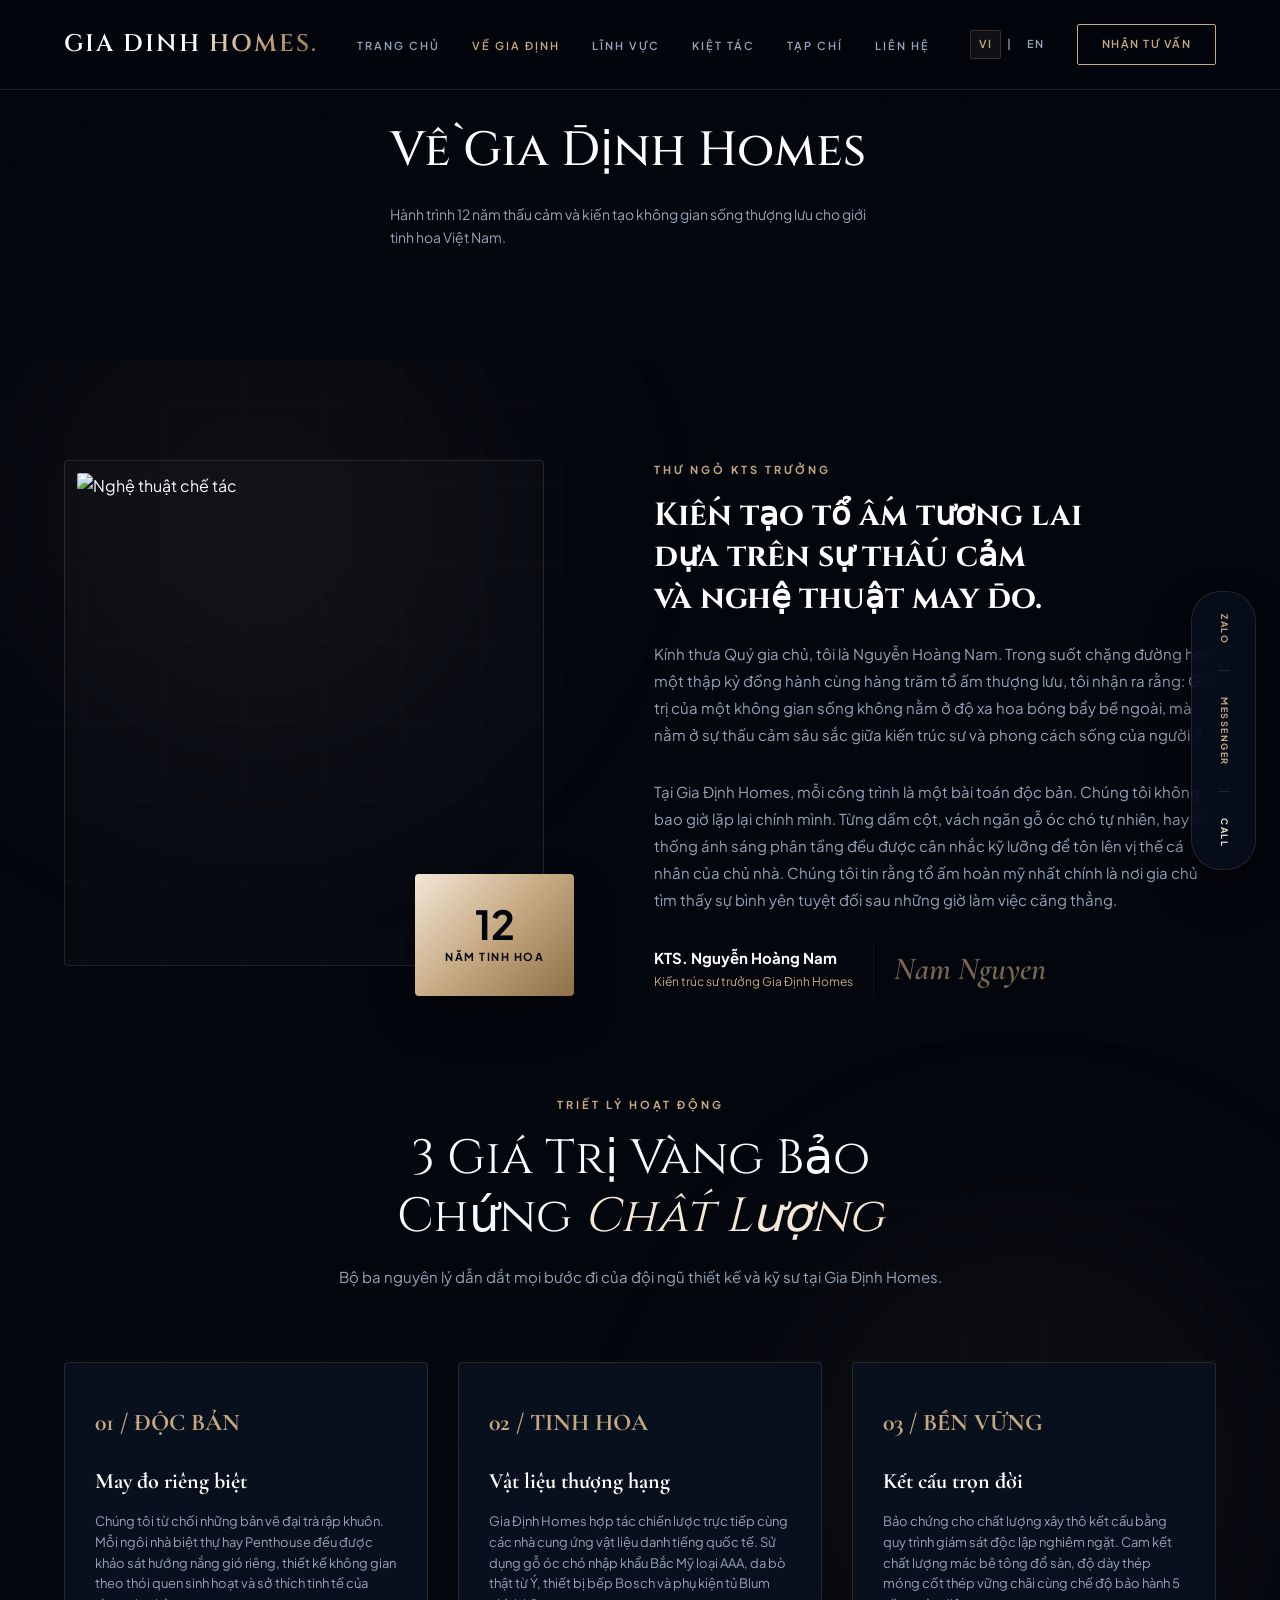
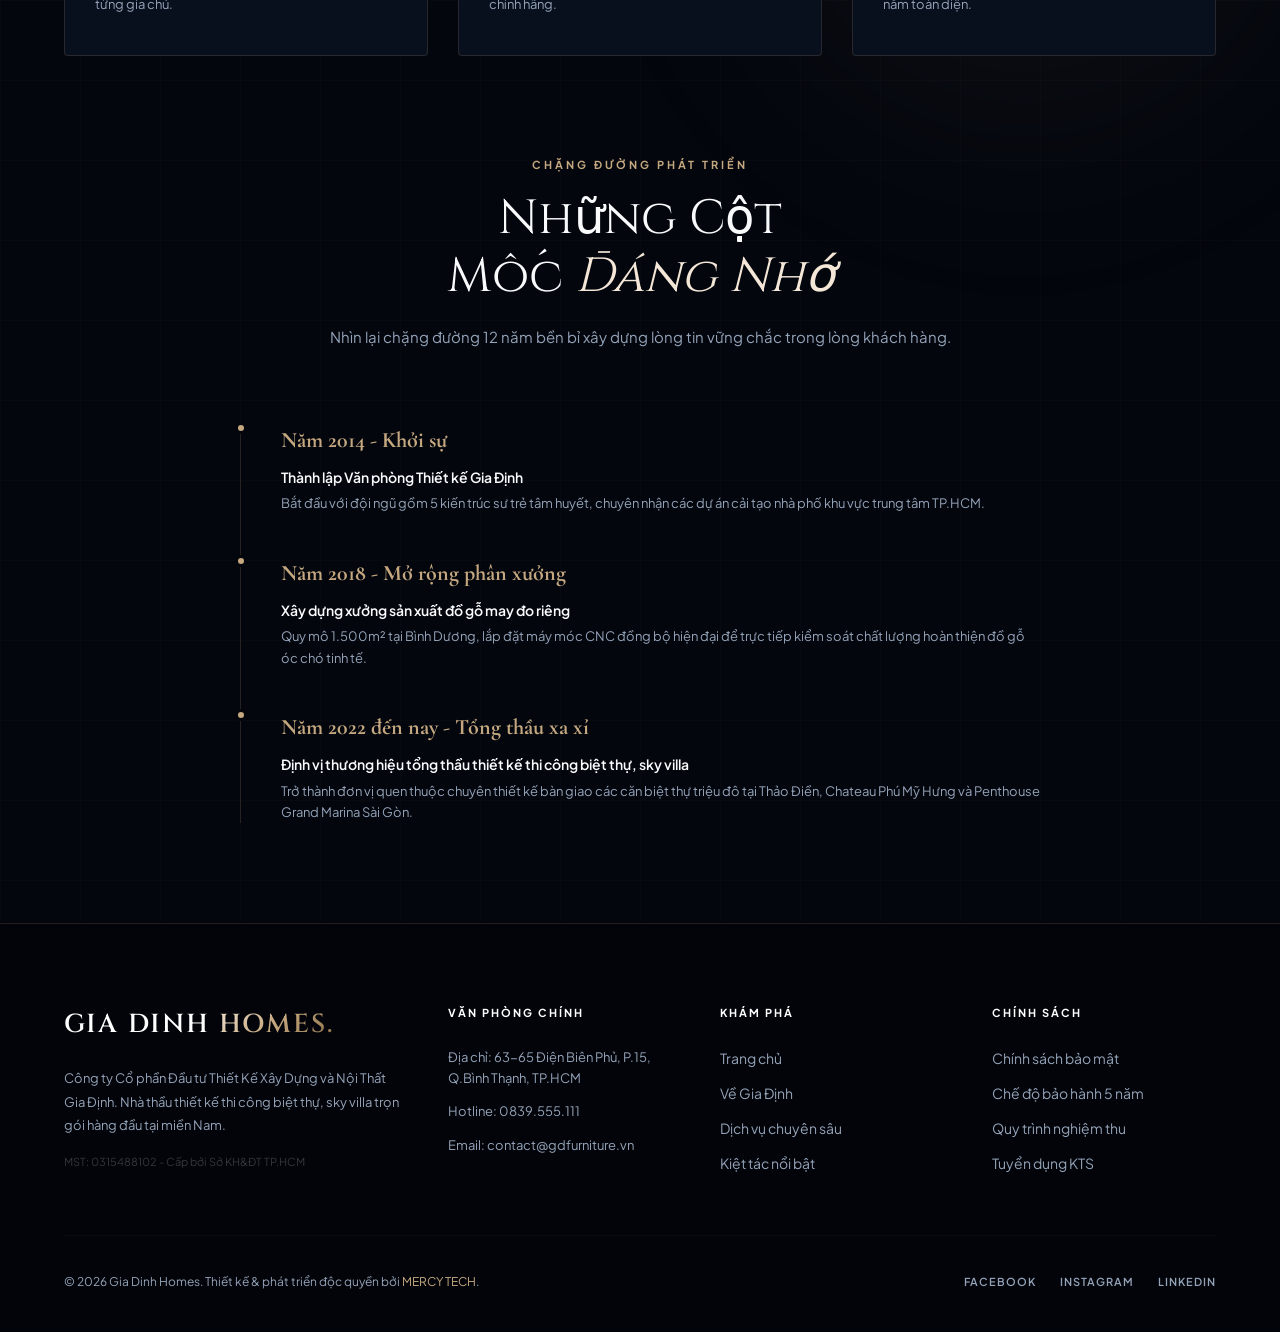
==== about.html @ 548c55da "Fix syntax errors in JS scripts and rename subpages to clean paths" ====
<!DOCTYPE html>
<html lang="vi">
<head>
  <meta charset="UTF-8">
  <meta name="viewport" content="width=device-width, initial-scale=1.0">
  <title>Về Chúng Tôi | Gia Định Homes | Thiết Kế & Thi Công Trọn Gói Thượng Lưu</title>
  <meta name="description" content="Khám phá hành trình 12 năm kiến tạo không gian sống thượng lưu độc bản của Gia Định Homes. Tìm hiểu về KTS Trưởng Nguyễn Hoàng Nam và triết lý thiết kế tinh hoa.">
  
  <!-- Google Fonts: Cormorant Garamond & Inter -->
  <link rel="preconnect" href="https://fonts.googleapis.com">
  <link rel="preconnect" href="https://fonts.gstatic.com" crossorigin>
  <link href="https://fonts.googleapis.com/css2?family=Cormorant+Garamond:ital,wght@0,300;0,400;0,500;0,600;0,700;1,400&family=Inter:wght@300;400;500;600;700&display=swap" rel="stylesheet">
  
  <!-- External Shared CSS Stylesheet -->
  <link rel="stylesheet" href="gd_vinhomes_style.css">
</head>
<body>

  <!-- AMBIENT BACKGROUND GLOW SPOTLIGHTS -->
  <div class="bg-spotlight spotlight-1"></div>
  <div class="bg-spotlight spotlight-2"></div>

  <!-- INTRO PRELOADER -->
  <div id="preloader">
    <div class="preloader-content">
      <div class="preloader-logo">GIA DINH<span> HOMES</span></div>
      <div class="progress-bar-container">
        <div class="progress-bar-fill"></div>
      </div>
    </div>
  </div>

  <!-- HEADER -->
  <header id="mainHeader">
    <div class="container header-container">
      <a href="index.html" class="logo" style="text-decoration: none;">
        GIA DINH<span> HOMES.</span>
      </a>
      
      <nav>
        <ul>
          <li><a href="index.html">Trang chủ</a></li>
          <li><a href="about.html" style="color: var(--gold);">Về Gia Định</a></li>
          <li><a href="services.html">Lĩnh vực</a></li>
          <li><a href="projects.html">Kiệt tác</a></li>
          <li><a href="magazine.html">Tạp chí</a></li>
          <li><a href="contact.html">Liên hệ</a></li>
        </ul>
      </nav>

      <div class="header-actions">
        <div class="lang-switcher">
          <span class="active">VI</span> | <span>EN</span>
        </div>
        <a href="contact.html" class="nav-btn" style="text-decoration: none; display: inline-block;">Nhận tư vấn</a>
        
        <!-- Hamburger Menu Button -->
        <button class="hamburger" id="mobileMenuBtn" aria-label="Mở menu di động">
          <span></span>
          <span></span>
          <span></span>
        </button>
      </div>
    </div>
  </header>

  <!-- SUBPAGE HERO BANNER -->
  <section class="subpage-hero">
    <div class="subpage-hero-bg" style="background-image: url('https://images.unsplash.com/photo-1600566753190-17f0baa2a6c3?auto=format&fit=crop&w=1600&q=75');"></div>
    <div class="container">
      <div class="subpage-hero-content">
        <h1>Về Gia Định Homes</h1>
        <p>Hành trình 12 năm thấu cảm và kiến tạo không gian sống thượng lưu cho giới tinh hoa Việt Nam.</p>
      </div>
    </div>
  </section>

  <!-- MAIN ABOUT CONTENT SECTION -->
  <main class="subpage-main">
    <div class="container">
      <div class="about-split" style="margin-bottom: 100px;">
        <div class="about-visual">
          <div class="about-img-frame">
            <img src="https://images.unsplash.com/photo-1600585154340-be6161a56a0c?auto=format&fit=crop&w=700&dpr=2&q=75" alt="Nghệ thuật chế tác" loading="lazy">
          </div>
          <div class="about-experience-badge">
            <h3>12</h3>
            <p>Năm Tinh Hoa</p>
          </div>
        </div>
        
        <div class="about-text">
          <span class="section-subtitle">Thư Ngỏ KTS Trưởng</span>
          <h3>Kiến tạo tổ ấm tương lai dựa trên sự thấu cảm và nghệ thuật may đo.</h3>
          <p>Kính thưa Quý gia chủ, tôi là Nguyễn Hoàng Nam. Trong suốt chặng đường hơn một thập kỷ đồng hành cùng hàng trăm tổ ấm thượng lưu, tôi nhận ra rằng: Giá trị của một không gian sống không nằm ở độ xa hoa bóng bẩy bề ngoài, mà nằm ở sự thấu cảm sâu sắc giữa kiến trúc sư và phong cách sống của người ở.</p>
          <p>Tại Gia Định Homes, mỗi công trình là một bài toán độc bản. Chúng tôi không bao giờ lặp lại chính mình. Từng dầm cột, vách ngăn gỗ óc chó tự nhiên, hay hệ thống ánh sáng phân tầng đều được cân nhắc kỹ lưỡng để tôn lên vị thế cá nhân của chủ nhà. Chúng tôi tin rằng tổ ấm hoàn mỹ nhất chính là nơi gia chủ tìm thấy sự bình yên tuyệt đối sau những giờ làm việc căng thẳng.</p>
          
          <div style="display: flex; align-items: center; gap: 20px; margin-top: 30px;">
            <div>
              <h5 style="color: #FFFFFF; font-size: 15px; font-weight: 700;">KTS. Nguyễn Hoàng Nam</h5>
              <p style="color: var(--gold); font-size: 12px; margin: 0;">Kiến trúc sư trưởng Gia Định Homes</p>
            </div>
            <div style="font-family: 'Cormorant Garamond', serif; font-size: 32px; font-style: italic; color: var(--gold); opacity: 0.6; font-weight: 600; padding-left: 20px; border-left: 1px solid var(--border-color);">
              Nam Nguyen
            </div>
          </div>
        </div>
      </div>

      <!-- DETAILED VALUES SECTION -->
      <div style="margin-bottom: 100px;">
        <div class="section-header reveal-item">
          <span class="section-subtitle">Triết Lý Hoạt Động</span>
          <h2>3 Giá Trị Vàng Bảo Chứng <span>Chất Lượng</span></h2>
          <p>Bộ ba nguyên lý dẫn dắt mọi bước đi của đội ngũ thiết kế và kỹ sư tại Gia Định Homes.</p>
        </div>

        <div style="display: grid; grid-template-columns: repeat(3, 1fr); gap: 30px; margin-top: 50px;">
          <div style="background-color: var(--obsidian-card); border: 1px solid var(--border-color); padding: 40px 30px; border-radius: 4px;">
            <div style="font-size: 24px; font-family: 'Cormorant Garamond', serif; color: var(--gold); margin-bottom: 20px; font-weight: 700;">01 / ĐỘC BẢN</div>
            <h4 style="font-family: 'Cormorant Garamond', serif; font-size: 22px; color: #FFFFFF; margin-bottom: 12px;">May đo riêng biệt</h4>
            <p style="color: var(--text-muted); font-size: 13px; line-height: 1.6;">Chúng tôi từ chối những bản vẽ đại trà rập khuôn. Mỗi ngôi nhà biệt thự hay Penthouse đều được khảo sát hướng nắng gió riêng, thiết kế không gian theo thói quen sinh hoạt và sở thích tinh tế của từng gia chủ.</p>
          </div>

          <div style="background-color: var(--obsidian-card); border: 1px solid var(--border-color); padding: 40px 30px; border-radius: 4px;">
            <div style="font-size: 24px; font-family: 'Cormorant Garamond', serif; color: var(--gold); margin-bottom: 20px; font-weight: 700;">02 / TINH HOA</div>
            <h4 style="font-family: 'Cormorant Garamond', serif; font-size: 22px; color: #FFFFFF; margin-bottom: 12px;">Vật liệu thượng hạng</h4>
            <p style="color: var(--text-muted); font-size: 13px; line-height: 1.6;">Gia Định Homes hợp tác chiến lược trực tiếp cùng các nhà cung ứng vật liệu danh tiếng quốc tế. Sử dụng gỗ óc chó nhập khẩu Bắc Mỹ loại AAA, da bò thật từ Ý, thiết bị bếp Bosch và phụ kiện tủ Blum chính hãng.</p>
          </div>

          <div style="background-color: var(--obsidian-card); border: 1px solid var(--border-color); padding: 40px 30px; border-radius: 4px;">
            <div style="font-size: 24px; font-family: 'Cormorant Garamond', serif; color: var(--gold); margin-bottom: 20px; font-weight: 700;">03 / BỀN VỮNG</div>
            <h4 style="font-family: 'Cormorant Garamond', serif; font-size: 22px; color: #FFFFFF; margin-bottom: 12px;">Kết cấu trọn đời</h4>
            <p style="color: var(--text-muted); font-size: 13px; line-height: 1.6;">Bảo chứng cho chất lượng xây thô kết cấu bằng quy trình giám sát độc lập nghiêm ngặt. Cam kết chất lượng mác bê tông đổ sàn, độ dày thép móng cốt thép vững chãi cùng chế độ bảo hành 5 năm toàn diện.</p>
          </div>
        </div>
      </div>

      <!-- HISTORICAL MILESTONES (TIMELINE) -->
      <div>
        <div class="section-header reveal-item">
          <span class="section-subtitle">Chặng Đường Phát Triển</span>
          <h2>Những Cột Mốc <span>Đáng Nhớ</span></h2>
          <p>Nhìn lại chặng đường 12 năm bền bỉ xây dựng lòng tin vững chắc trong lòng khách hàng.</p>
        </div>

        <div style="max-width: 800px; margin: 0 auto; position: relative; padding-left: 40px; border-left: 1px solid var(--border-color);">
          <!-- Milestone 1 -->
          <div style="position: relative; margin-bottom: 40px;">
            <div style="position: absolute; left: -46px; top: 0; width: 12px; height: 12px; border-radius: 50%; background-color: var(--gold); border: 3px solid var(--obsidian);"></div>
            <h4 style="font-family: 'Cormorant Garamond', serif; font-size: 22px; color: var(--gold); margin-bottom: 8px;">Năm 2014 - Khởi sự</h4>
            <p style="color: var(--text-light); font-size: 14px; font-weight: 600;">Thành lập Văn phòng Thiết kế Gia Định</p>
            <p style="color: var(--text-muted); font-size: 13px; margin-top: 4px;">Bắt đầu với đội ngũ gồm 5 kiến trúc sư trẻ tâm huyết, chuyên nhận các dự án cải tạo nhà phố khu vực trung tâm TP.HCM.</p>
          </div>

          <!-- Milestone 2 -->
          <div style="position: relative; margin-bottom: 40px;">
            <div style="position: absolute; left: -46px; top: 0; width: 12px; height: 12px; border-radius: 50%; background-color: var(--gold); border: 3px solid var(--obsidian);"></div>
            <h4 style="font-family: 'Cormorant Garamond', serif; font-size: 22px; color: var(--gold); margin-bottom: 8px;">Năm 2018 - Mở rộng phân xưởng</h4>
            <p style="color: var(--text-light); font-size: 14px; font-weight: 600;">Xây dựng xưởng sản xuất đồ gỗ may đo riêng</p>
            <p style="color: var(--text-muted); font-size: 13px; margin-top: 4px;">Quy mô 1.500m² tại Bình Dương, lắp đặt máy móc CNC đồng bộ hiện đại để trực tiếp kiểm soát chất lượng hoàn thiện đồ gỗ óc chó tinh tế.</p>
          </div>

          <!-- Milestone 3 -->
          <div style="position: relative;">
            <div style="position: absolute; left: -46px; top: 0; width: 12px; height: 12px; border-radius: 50%; background-color: var(--gold); border: 3px solid var(--obsidian);"></div>
            <h4 style="font-family: 'Cormorant Garamond', serif; font-size: 22px; color: var(--gold); margin-bottom: 8px;">Năm 2022 đến nay - Tổng thầu xa xỉ</h4>
            <p style="color: var(--text-light); font-size: 14px; font-weight: 600;">Định vị thương hiệu tổng thầu thiết kế thi công biệt thự, sky villa</p>
            <p style="color: var(--text-muted); font-size: 13px; margin-top: 4px;">Trở thành đơn vị quen thuộc chuyên thiết kế bàn giao các căn biệt thự triệu đô tại Thảo Điền, Chateau Phú Mỹ Hưng và Penthouse Grand Marina Sài Gòn.</p>
          </div>
        </div>
      </div>
    </div>
  </main>

  <!-- FOOTER -->
  <footer>
    <div class="container">
      <div class="footer-grid">
        <div class="footer-col" style="grid-column: span 1.5;">
          <div class="footer-logo">GIA DINH<span> HOMES.</span></div>
          <p style="font-size: 13px; line-height: 1.8; margin-bottom: 16px;">Công ty Cổ phần Đầu tư Thiết Kế Xây Dựng và Nội Thất Gia Định. Nhà thầu thiết kế thi công biệt thự, sky villa trọn gói hàng đầu tại miền Nam.</p>
          <p style="font-size: 11px; color: rgba(255,255,255,0.2);">MST: 0315488102 - Cấp bởi Sở KH&ĐT TP.HCM</p>
        </div>
        <div class="footer-col">
          <h4>Văn Phòng Chính</h4>
          <ul style="font-size: 13px; color: var(--text-muted);">
            <li>Địa chỉ: 63-65 Điện Biên Phủ, P.15, Q.Bình Thạnh, TP.HCM</li>
            <li>Hotline: 0839.555.111</li>
            <li>Email: contact@gdfurniture.vn</li>
          </ul>
        </div>
        <div class="footer-col">
          <h4>Khám Phá</h4>
          <ul>
            <li><a href="index.html">Trang chủ</a></li>
            <li><a href="about.html">Về Gia Định</a></li>
            <li><a href="services.html">Dịch vụ chuyên sâu</a></li>
            <li><a href="projects.html">Kiệt tác nổi bật</a></li>
          </ul>
        </div>
        <div class="footer-col">
          <h4>Chính sách</h4>
          <ul>
            <li><a href="#" onclick="event.preventDefault();">Chính sách bảo mật</a></li>
            <li><a href="#" onclick="event.preventDefault();">Chế độ bảo hành 5 năm</a></li>
            <li><a href="#" onclick="event.preventDefault();">Quy trình nghiệm thu</a></li>
            <li><a href="#" onclick="event.preventDefault();">Tuyển dụng KTS</a></li>
          </ul>
        </div>
      </div>

      <div class="footer-bottom">
        <p>&copy; 2026 Gia Dinh Homes. Thiết kế & phát triển độc quyền bởi <span>MERCY TECH</span>.</p>
        <div class="footer-socials">
          <a href="#" class="social-link-text">Facebook</a>
          <a href="#" class="social-link-text">Instagram</a>
          <a href="#" class="social-link-text">Linkedin</a>
        </div>
      </div>
    </div>
  </footer>

  <!-- MOBILE MENU OVERLAY -->
  <div class="mobile-overlay" id="mobileMenuOverlay">
    <div class="mobile-card">
      <span class="mobile-close" id="mobileMenuClose">&times;</span>
      <div class="logo" style="margin-bottom: 40px;">
        GIA DINH<span> HOMES</span>
      </div>
      <ul class="mobile-nav-links">
        <li><a href="index.html">Trang chủ</a></li>
        <li><a href="about.html" style="color: var(--gold);">Về Gia Định</a></li>
        <li><a href="services.html">Lĩnh vực hoạt động</a></li>
        <li><a href="projects.html">Kiệt tác nổi bật</a></li>
        <li><a href="magazine.html">Tạp chí không gian</a></li>
        <li><a href="contact.html">Liên hệ</a></li>
      </ul>
      <a href="contact.html" class="mobile-btn" style="text-decoration: none; text-align: center; display: block;">Nhận tư vấn</a>
      <div style="font-size: 12px; color: var(--text-muted); border-top: 1px solid var(--border-color); padding-top: 20px;">
        <p>Hotline: 0839.555.111</p>
        <p style="margin-top: 6px;">Email: contact@gdfurniture.vn</p>
      </div>
    </div>
  </div>

  <!-- FLOATING CONTACT TYPOGRAPHIC BAR -->
  <div class="floating-contact-bar">
    <a href="https://zalo.me/0839555111" target="_blank" class="floating-action-text">ZALO</a>
    <div class="floating-divider"></div>
    <a href="https://m.me/gdfurniture" target="_blank" class="floating-action-text">MESSENGER</a>
    <div class="floating-divider"></div>
    <a href="tel:0839555111" class="floating-action-text" style="color: var(--gold-light);">CALL</a>
  </div>

  <!-- COMMON SCRIPTS -->
  <script>
    document.addEventListener('DOMContentLoaded', () => {
      // Preloader dismissal (1.0s)
      const preloader = document.getElementById('preloader');
      setTimeout(() => {
        preloader.classList.add('loaded');
      }, 1000);

      // Header scroll effect
      const header = document.getElementById('mainHeader');
      window.addEventListener('scroll', () => {
        if (window.scrollY > 40) {
          header.classList.add('scrolled');
        } else {
          header.classList.remove('scrolled');
        }
      });

      // Mobile Menu Navigation controls
      const mobileOverlay = document.getElementById('mobileMenuOverlay');
      const mobileMenuBtn = document.getElementById('mobileMenuBtn');
      const mobileMenuClose = document.getElementById('mobileMenuClose');

      function openMobileMenu() {
        mobileOverlay.classList.add('open');
        document.body.style.overflow = 'hidden';
      }

      function closeMobileMenu() {
        mobileOverlay.classList.remove('open');
        document.body.style.overflow = '';
      }

      if (mobileMenuBtn) mobileMenuBtn.addEventListener('click', openMobileMenu);
      if (mobileMenuClose) mobileMenuClose.addEventListener('click', closeMobileMenu);
          // IntersectionObserver for scroll reveal animations
      const revealItems = document.querySelectorAll('.reveal-item');
      if (revealItems.length > 0) {
        const observer = new IntersectionObserver((entries) => {
          entries.forEach(entry => {
            if (entry.isIntersecting) {
              entry.target.classList.add('revealed');
              observer.unobserve(entry.target);
            }
          });
        }, { threshold: 0.1 });

        revealItems.forEach(item => {
          observer.observe(item);
        });
      }
    });
  </script>
</body>
</html>
---- gd_vinhomes_style.css ----
@import url('https://fonts.googleapis.com/css2?family=Cinzel:wght@400;500;600;700;800;900&family=Plus+Jakarta+Sans:wght@300;400;500;600;700;800&display=swap');

/* --- LUXURY BRAND DESIGN TOKENS --- */
:root {
  --obsidian: #03060d;
  --obsidian-card: #080f1d;
  --gold-light: #F4E7D7;
  --gold: #C5A880;
  --gold-dark: #8E7047;
  --gold-gradient: linear-gradient(135deg, #F4E7D7 0%, #C5A880 50%, #8E7047 100%);
  --text-light: #F8FAFC;
  --text-muted: #94A3B8;
  --border-color: rgba(197, 168, 128, 0.16);
  --glass-bg: rgba(8, 15, 29, 0.7);
  --glass-blur: blur(20px);
  --transition-bezier: all 0.8s cubic-bezier(0.16, 1, 0.3, 1);
  --transition-smooth: all 0.3s ease;
}

* {
  margin: 0;
  padding: 0;
  box-sizing: border-box;
  scroll-behavior: smooth;
}

h1, h2, h3, h4, h5, h6 {
  text-wrap: balance;
}

a:focus-visible, button:focus-visible, select:focus-visible, textarea:focus-visible, input:focus-visible {
  outline: 2px solid var(--gold);
  outline-offset: 4px;
}

::selection {
  background-color: var(--gold);
  color: var(--obsidian);
}

body {
  font-family: 'Plus Jakarta Sans', -apple-system, BlinkMacSystemFont, "Segoe UI", Roboto, sans-serif;
  background-color: var(--obsidian);
  color: var(--text-light);
  line-height: 1.65;
  overflow-x: hidden;
  -webkit-font-smoothing: antialiased;
  background-image: 
    linear-gradient(rgba(197, 168, 128, 0.02) 1px, transparent 1px),
    linear-gradient(90deg, rgba(197, 168, 128, 0.02) 1px, transparent 1px);
  background-size: 80px 80px;
}

.container {
  max-width: 1200px;
  margin: 0 auto;
  padding: 0 24px;
  position: relative;
}

/* Ambient Background Glow Spotlights */
.bg-spotlight {
  position: absolute;
  width: 60vw;
  height: 60vw;
  border-radius: 50%;
  background: radial-gradient(circle, rgba(197, 168, 128, 0.08) 0%, transparent 70%);
  z-index: -1;
  pointer-events: none;
  filter: blur(80px);
  animation: spotlightBreathe 12s ease-in-out infinite alternate;
}

.spotlight-1 { top: 15vh; left: -10vw; }
.spotlight-2 { top: 120vh; right: -10vw; }
.spotlight-3 { top: 250vh; left: 15vw; }

/* --- LUXURY PRELOADER --- */
#preloader {
  position: fixed;
  top: 0;
  left: 0;
  width: 100%;
  height: 100%;
  background-color: var(--obsidian);
  z-index: 9999;
  display: flex;
  flex-direction: column;
  align-items: center;
  justify-content: center;
  transition: transform 1.2s cubic-bezier(0.85, 0, 0.15, 1);
}

.preloader-content {
  text-align: center;
  opacity: 0;
  transform: translateY(20px);
  animation: fadeIn 0.8s forwards 0.2s;
}

@keyframes fadeIn {
  to { opacity: 1; transform: translateY(0); }
}

.preloader-logo {
  font-family: 'Cinzel', serif;
  font-size: 36px;
  font-weight: 600;
  letter-spacing: 4px;
  color: #FFFFFF;
  margin-bottom: 20px;
  text-transform: uppercase;
}

.preloader-logo span {
  background: var(--gold-gradient);
  -webkit-background-clip: text;
  -webkit-text-fill-color: transparent;
}

.progress-bar-container {
  width: 200px;
  height: 1px;
  background: rgba(255, 255, 255, 0.05);
  margin: 0 auto;
}

.progress-bar-fill {
  width: 0%;
  height: 100%;
  background: var(--gold);
  animation: fillProgress 1.0s cubic-bezier(0.16, 1, 0.3, 1) forwards;
}

@keyframes fillProgress {
  to { width: 100%; }
}

#preloader.loaded {
  transform: translateY(-100%);
}

/* --- FLOATING CONTACT TYPOGRAPHIC BAR --- */
.floating-contact-bar {
  position: fixed;
  right: 24px;
  bottom: 30px;
  z-index: 999;
  background: rgba(8, 15, 29, 0.85);
  border: 1px solid var(--border-color);
  border-radius: 30px;
  padding: 12px 10px;
  display: flex;
  flex-direction: column;
  gap: 16px;
  box-shadow: 0 20px 40px rgba(0,0,0,0.4);
  backdrop-filter: var(--glass-blur);
  -webkit-backdrop-filter: var(--glass-blur);
  align-items: center;
}

.floating-action-text {
  font-size: 9px;
  font-weight: 700;
  letter-spacing: 1.5px;
  color: var(--gold);
  writing-mode: vertical-rl;
  text-transform: uppercase;
  padding: 10px 14px;
  transition: var(--transition-smooth);
  cursor: pointer;
  text-decoration: none;
}

.floating-action-text:hover {
  color: #FFFFFF;
  transform: translateY(-2px);
}

.floating-divider {
  width: 12px;
  height: 1px;
  background-color: var(--border-color);
}

/* --- STICKY NAV --- */
header {
  position: fixed;
  top: 0;
  left: 0;
  width: 100%;
  height: 90px;
  background: rgba(3, 6, 13, 0.4);
  backdrop-filter: var(--glass-blur);
  -webkit-backdrop-filter: var(--glass-blur);
  border-bottom: 1px solid var(--border-color);
  z-index: 1000;
  transform: translateY(-90px);
  animation: slideDownHeader 1.0s cubic-bezier(0.16, 1, 0.3, 1) forwards 1.0s;
  transition: var(--transition-smooth);
}

header.scrolled {
  height: 75px;
  background: rgba(3, 6, 13, 0.95);
  border-bottom: 1px solid rgba(197, 168, 128, 0.25);
}

@keyframes slideDownHeader {
  to { transform: translateY(0); }
}

.header-container {
  display: flex;
  justify-content: space-between;
  align-items: center;
  height: 100%;
}

.logo {
  font-family: 'Cinzel', serif;
  font-size: 24px;
  font-weight: 600;
  letter-spacing: 2px;
  color: #FFFFFF;
  text-transform: uppercase;
}

.logo span {
  background: var(--gold-gradient);
  -webkit-background-clip: text;
  -webkit-text-fill-color: transparent;
}

nav ul {
  display: flex;
  gap: 32px;
  list-style: none;
}

nav a {
  font-size: 11px;
  font-weight: 600;
  color: var(--text-muted);
  text-transform: uppercase;
  letter-spacing: 2px;
  padding: 8px 0;
  transition: var(--transition-smooth);
  text-decoration: none;
  position: relative;
}

nav a::after {
  content: '';
  position: absolute;
  bottom: 0;
  left: 0;
  width: 0;
  height: 1px;
  background: var(--gold);
  transition: var(--transition-bezier);
}

nav a:hover {
  color: #FFFFFF;
}

nav a:hover::after {
  width: 100%;
}

.header-actions {
  display: flex;
  align-items: center;
  gap: 24px;
}

.lang-switcher {
  display: flex;
  gap: 6px;
  font-size: 11px;
  font-weight: 600;
  letter-spacing: 1px;
  color: var(--text-muted);
  cursor: pointer;
  align-items: center;
}

.lang-switcher span {
  padding: 4px 8px;
  border-radius: 2px;
  transition: var(--transition-smooth);
  border: 1px solid transparent;
}

.lang-switcher span.active {
  color: var(--gold);
  background: rgba(197, 168, 128, 0.08);
  border-color: rgba(197, 168, 128, 0.2);
}

.lang-switcher span:hover:not(.active) {
  color: #FFFFFF;
  background: rgba(255, 255, 255, 0.03);
}

.nav-btn {
  background: transparent;
  border: 1px solid var(--gold);
  color: var(--gold);
  padding: 10px 24px;
  border-radius: 2px;
  font-weight: 600;
  font-size: 11px;
  text-transform: uppercase;
  letter-spacing: 1.5px;
  transition: var(--transition-bezier);
  cursor: pointer;
}

.nav-btn:hover {
  background: var(--gold-gradient);
  color: var(--obsidian);
  border-color: transparent;
  box-shadow: 0 0 25px rgba(197, 168, 128, 0.3);
  transform: translateY(-1px);
}

/* Hamburger */
.hamburger {
  display: none;
  flex-direction: column;
  justify-content: space-between;
  width: 48px;
  height: 48px;
  padding: 16px 12px;
  background: transparent;
  border: none;
  cursor: pointer;
  z-index: 10100;
  border-radius: 50%;
  transition: var(--transition-smooth);
  box-sizing: border-box;
}

.hamburger:hover {
  background: rgba(197, 168, 128, 0.08);
}

.hamburger span {
  width: 100%;
  height: 1.5px;
  background-color: var(--gold-light);
  transition: var(--transition-smooth);
}

/* --- HERO --- */
.hero {
  position: relative;
  height: 100vh;
  display: flex;
  align-items: center;
  overflow: hidden;
}

.hero-slides {
  position: absolute;
  top: 0;
  left: 0;
  width: 100%;
  height: 100%;
  z-index: 1;
}

.hero-slide {
  position: absolute;
  top: 0;
  left: 0;
  width: 100%;
  height: 100%;
  opacity: 0;
  transition: opacity 2s ease-in-out;
  background-size: cover;
  background-position: center;
}

.hero-slide.active {
  opacity: 1;
  animation: kenburns 12s forwards;
}

@keyframes kenburns {
  from { transform: scale(1.0); }
  to { transform: scale(1.06); }
}

.hero::before {
  content: '';
  position: absolute;
  top: 0;
  left: 0;
  width: 100%;
  height: 100%;
  background: linear-gradient(rgba(3,6,13,0.3) 0%, rgba(3,6,13,0.85) 90%);
  z-index: 2;
}

.hero-content {
  position: relative;
  z-index: 10;
  max-width: 800px;
}

.hero-badge {
  display: inline-flex;
  align-items: center;
  padding: 6px 14px;
  background: rgba(197, 168, 128, 0.15);
  border: 1px solid rgba(197, 168, 128, 0.25);
  border-radius: 2px;
  font-size: 10px;
  font-weight: 600;
  text-transform: uppercase;
  letter-spacing: 2px;
  color: var(--gold-light);
  margin-bottom: 24px;
  opacity: 0;
  transform: translateY(20px);
  animation: fadeInUp 1s forwards 1.2s;
}

.hero h1 {
  font-family: 'Cinzel', serif;
  font-size: 72px;
  font-weight: 500;
  line-height: 1.1;
  margin-bottom: 24px;
  letter-spacing: -0.01em;
  text-wrap: balance;
}

.hero h1 span {
  display: inline-block;
  overflow: hidden;
  vertical-align: bottom;
}

.hero h1 span span {
  display: inline-block;
  transform: translateY(100%);
  animation: textReveal 1.2s cubic-bezier(0.16, 1, 0.3, 1) forwards;
}

.hero h1 span:nth-child(1) span { animation-delay: 1.4s; }
.hero h1 span:nth-child(2) span { animation-delay: 1.5s; }
.hero h1 span:nth-child(3) span { animation-delay: 1.6s; }

@keyframes textReveal {
  to { transform: translateY(0); }
}

.hero p {
  font-size: 16px;
  color: var(--text-muted);
  margin-bottom: 40px;
  max-width: 600px;
  opacity: 0;
  transform: translateY(20px);
  animation: fadeInUp 1s forwards 1.8s;
}

.hero-actions {
  display: flex;
  gap: 20px;
  opacity: 0;
  transform: translateY(20px);
  animation: fadeInUp 1s forwards 2.0s;
}

@keyframes fadeInUp {
  to { opacity: 1; transform: translateY(0); }
}

.btn-gold {
  background: var(--gold-gradient);
  color: var(--obsidian);
  padding: 16px 36px;
  font-weight: 700;
  font-size: 12px;
  text-transform: uppercase;
  letter-spacing: 2px;
  border-radius: 2px;
  border: none;
  box-shadow: 0 10px 25px rgba(197, 168, 128, 0.2);
  transition: var(--transition-bezier);
  cursor: pointer;
  text-decoration: none;
  display: inline-block;
  text-align: center;
}

.btn-gold:hover {
  box-shadow: 0 15px 30px rgba(197, 168, 128, 0.4);
  transform: translateY(-2px);
  background: #FFFFFF;
  color: var(--obsidian);
}

.btn-outline {
  background: transparent;
  border: 1px solid rgba(255,255,255,0.2);
  color: #FFFFFF;
  padding: 16px 36px;
  font-weight: 700;
  font-size: 12px;
  text-transform: uppercase;
  letter-spacing: 2px;
  border-radius: 2px;
  transition: var(--transition-bezier);
  cursor: pointer;
  text-decoration: none;
  display: inline-block;
  text-align: center;
}

.btn-outline:hover {
  border-color: #FFFFFF;
  background: rgba(255,255,255,0.05);
  transform: translateY(-2px);
}

/* Floating project preview card in Hero */
.hero-preview-card {
  position: absolute;
  right: 5%;
  bottom: 10%;
  background: rgba(8, 15, 29, 0.6);
  backdrop-filter: var(--glass-blur);
  -webkit-backdrop-filter: var(--glass-blur);
  border: 1px solid var(--border-color);
  border-radius: 4px;
  padding: 24px;
  z-index: 10;
  max-width: 320px;
  box-shadow: 0 25px 50px rgba(0,0,0,0.3);
  opacity: 0;
  transform: translateY(30px);
  animation: fadeInUp 1.2s forwards 2.2s;
}

.hero-preview-card h4 {
  font-family: 'Cinzel', serif;
  font-size: 20px;
  color: #FFFFFF;
  margin-bottom: 6px;
}

.hero-preview-card p {
  font-size: 12px;
  color: var(--text-muted);
  margin-bottom: 12px;
  line-height: 1.5;
}

.hero-preview-card a {
  font-size: 11px;
  font-weight: 700;
  color: var(--gold);
  text-transform: uppercase;
  letter-spacing: 1px;
  text-decoration: none;
}

/* --- SECTION GENERAL STYLING --- */
section {
  padding: 120px 0;
  position: relative;
}

.section-header {
  text-align: center;
  max-width: 650px;
  margin: 0 auto 72px;
}

.section-subtitle {
  font-size: 11px;
  font-weight: 700;
  color: var(--gold);
  text-transform: uppercase;
  letter-spacing: 3px;
  margin-bottom: 16px;
  display: block;
}

.section-header h2 {
  font-family: 'Cinzel', serif;
  font-size: 48px;
  font-weight: 400;
  line-height: 1.2;
  margin-bottom: 20px;
  text-wrap: balance;
}

.section-header h2 span {
  font-style: italic;
  color: var(--gold-light);
  white-space: nowrap;
}

.section-header p {
  font-size: 15px;
  color: var(--text-muted);
}

/* --- SECTION: INTRODUCTION (MANIFESTO) --- */
.about-split {
  display: grid;
  grid-template-columns: 1fr 1.1fr;
  gap: 80px;
  align-items: center;
}

.about-visual {
  position: relative;
  padding-right: 30px;
  padding-bottom: 30px;
}

.about-img-frame {
  border: 1px solid var(--border-color);
  padding: 12px;
  background: rgba(255,255,255,0.02);
  border-radius: 4px;
}

.about-visual img {
  width: 100%;
  height: 480px;
  object-fit: cover;
  border-radius: 2px;
  display: block;
}

.about-experience-badge {
  position: absolute;
  bottom: 0;
  right: 0;
  background: var(--gold-gradient);
  color: var(--obsidian);
  padding: 30px;
  border-radius: 4px;
  text-align: center;
  box-shadow: 0 20px 40px rgba(0,0,0,0.3);
}

.about-experience-badge h3 {
  font-size: 40px;
  font-weight: 700;
  line-height: 1;
}

.about-experience-badge p {
  font-size: 11px;
  font-weight: 700;
  text-transform: uppercase;
  letter-spacing: 1.5px;
  margin-top: 4px;
}

.about-text h3 {
  font-family: 'Cinzel', serif;
  font-size: 32px;
  color: #FFFFFF;
  margin-bottom: 20px;
  line-height: 1.3;
}

.about-text p {
  color: var(--text-muted);
  font-size: 15px;
  margin-bottom: 30px;
  line-height: 1.8;
}

.about-values {
  display: grid;
  grid-template-columns: repeat(3, 1fr);
  gap: 20px;
}

.value-box {
  border-top: 1px solid var(--border-color);
  padding-top: 20px;
}

.value-box h4 {
  font-family: 'Cinzel', serif;
  font-size: 20px;
  color: #FFFFFF;
  margin-bottom: 8px;
}

.value-box p {
  font-size: 12px;
  color: var(--text-muted);
  line-height: 1.6;
  margin: 0;
}

/* --- SECTION: SERVICES (CORE COMPETENCES) --- */
.services-grid {
  display: grid;
  grid-template-columns: repeat(4, 1fr);
  gap: 24px;
}

.service-card {
  background: var(--glass-bg);
  backdrop-filter: var(--glass-blur);
  -webkit-backdrop-filter: var(--glass-blur);
  border: 1px solid var(--border-color);
  border-radius: 4px;
  padding: 40px 30px;
  transition: var(--transition-bezier);
  cursor: pointer;
  position: relative;
  overflow: hidden;
  height: 380px;
  display: flex;
  flex-direction: column;
  justify-content: space-between;
  text-decoration: none;
}

.service-card::before {
  content: '';
  position: absolute;
  top: 0;
  left: 0;
  width: 100%;
  height: 100%;
  background: radial-gradient(circle at 100% 0%, rgba(197, 168, 128, 0.08) 0%, transparent 60%);
  z-index: 1;
}

.service-num {
  font-family: 'Cinzel', serif;
  font-size: 36px;
  font-weight: 300;
  color: var(--gold);
  position: relative;
  z-index: 2;
  line-height: 1;
}

.service-info {
  position: relative;
  z-index: 2;
}

.service-info h3 {
  font-family: 'Cinzel', serif;
  font-size: 24px;
  color: #FFFFFF;
  margin-bottom: 12px;
  line-height: 1.3;
}

.service-info p {
  color: var(--text-muted);
  font-size: 13px;
  line-height: 1.6;
  margin-bottom: 20px;
  opacity: 0.85;
}

.service-more-btn {
  font-size: 11px;
  font-weight: 700;
  text-transform: uppercase;
  letter-spacing: 1.5px;
  color: var(--gold);
  display: flex;
  align-items: center;
  gap: 6px;
}

.service-card:hover {
  border-color: var(--gold);
  transform: translateY(-8px);
  box-shadow: 0 20px 40px rgba(197, 168, 128, 0.1);
}

/* --- SECTION: ASYMMETRIC GALLERY --- */
.search-console {
  background: rgba(8, 15, 29, 0.6);
  backdrop-filter: var(--glass-blur);
  -webkit-backdrop-filter: var(--glass-blur);
  border: 1px solid var(--border-color);
  border-radius: 4px;
  padding: 24px 36px;
  display: grid;
  grid-template-columns: 1fr 1fr 1fr 160px;
  gap: 24px;
  align-items: center;
  margin-bottom: 80px;
  box-shadow: 0 20px 40px rgba(0,0,0,0.2);
}

.console-field {
  display: flex;
  flex-direction: column;
  border-right: 1px solid rgba(197, 168, 128, 0.12);
  padding-right: 16px;
}

.console-field:nth-child(3) {
  border-right: none;
}

.console-field label {
  font-size: 10px;
  font-weight: 700;
  color: var(--gold);
  text-transform: uppercase;
  margin-bottom: 6px;
  letter-spacing: 1.5px;
}

.console-select {
  background: transparent;
  border: none;
  color: #FFFFFF;
  font-family: inherit;
  font-size: 14px;
  font-weight: 500;
  outline: none;
  cursor: pointer;
  padding: 4px 0;
}

.console-select option {
  background-color: var(--obsidian);
  color: #FFFFFF;
  padding: 10px;
}

/* Asymmetric Grid Layout */
.asymmetric-grid {
  display: grid;
  grid-template-columns: repeat(12, 1fr);
  gap: 40px;
}

.project-item {
  grid-column: span 6;
  background: var(--glass-bg);
  backdrop-filter: var(--glass-blur);
  -webkit-backdrop-filter: var(--glass-blur);
  border: 1px solid var(--border-color);
  border-radius: 4px;
  overflow: hidden;
  cursor: pointer;
  transition: var(--transition-bezier);
  position: relative;
}

/* Shift layout positions for asymmetric look */
.project-item:nth-child(2) {
  grid-column: span 6;
  margin-top: 60px;
}

.project-item:nth-child(3) {
  grid-column: span 7;
}

.project-item:nth-child(4) {
  grid-column: span 5;
  margin-top: -40px;
}

.project-item:nth-child(5) {
  grid-column: span 5;
}

.project-item:nth-child(6) {
  grid-column: span 7;
  margin-top: 40px;
}

/* For sub-page with all projects showing cleanly */
.projects-sub-page .project-item:nth-child(even) {
  margin-top: 40px;
}
.projects-sub-page .project-item:nth-child(odd) {
  margin-top: 0;
}

.project-img-wrapper {
  height: 380px;
  overflow: hidden;
  position: relative;
}

.project-item:nth-child(3) .project-img-wrapper,
.project-item:nth-child(6) .project-img-wrapper {
  height: 440px;
}

.project-img-wrapper img {
  width: 100%;
  height: 100%;
  object-fit: cover;
  transition: transform 0.8s cubic-bezier(0.16, 1, 0.3, 1);
}

.project-meta-overlay {
  position: absolute;
  top: 20px;
  left: 20px;
  background: rgba(3,6,13,0.7);
  backdrop-filter: var(--glass-blur);
  border: 1px solid var(--border-color);
  padding: 6px 14px;
  font-size: 11px;
  font-weight: 700;
  color: var(--gold-light);
  text-transform: uppercase;
  letter-spacing: 1px;
  border-radius: 20px;
  z-index: 10;
}

.project-caption {
  padding: 30px;
  position: relative;
  z-index: 2;
}

.project-caption h3 {
  font-family: 'Cinzel', serif;
  font-size: 26px;
  color: #FFFFFF;
  margin-bottom: 8px;
}

.project-caption p {
  color: var(--text-muted);
  font-size: 13px;
  margin-bottom: 20px;
  line-height: 1.5;
}

.project-specs {
  display: flex;
  gap: 30px;
  border-top: 1px solid rgba(197, 168, 128, 0.1);
  padding-top: 16px;
  font-size: 11px;
  color: var(--text-muted);
  text-transform: uppercase;
  letter-spacing: 1px;
}

/* Hover States */
.project-item:hover {
  border-color: var(--gold);
  transform: translateY(-8px);
  box-shadow: 0 20px 40px rgba(197, 168, 128, 0.12);
}

.project-item:hover .project-img-wrapper img {
  transform: scale(1.06);
}

/* --- SECTION: PROCESS (TIMELINE) --- */
.process-timeline {
  display: flex;
  flex-direction: column;
  position: relative;
  max-width: 900px;
  margin: 0 auto;
}

.process-timeline::before {
  content: '';
  position: absolute;
  left: 50%;
  top: 0;
  bottom: 0;
  width: 1px;
  background: linear-gradient(to bottom, transparent 0%, var(--gold) 15%, var(--gold) 85%, transparent 100%);
  transform: translateX(-50%);
}

.process-step {
  display: flex;
  justify-content: space-between;
  margin-bottom: 60px;
  position: relative;
}

.process-step:nth-child(even) {
  flex-direction: row-reverse;
}

.process-step-content {
  width: 44%;
  background: var(--obsidian-card);
  border: 1px solid var(--border-color);
  border-radius: 4px;
  padding: 30px;
  box-shadow: 0 10px 30px rgba(0,0,0,0.15);
  transition: var(--transition-smooth);
}

.process-step:hover .process-step-content {
  border-color: var(--gold);
  box-shadow: 0 15px 35px rgba(197, 168, 128, 0.08);
}

.step-number {
  font-family: 'Cinzel', serif;
  font-size: 16px;
  font-weight: 700;
  color: var(--gold);
  margin-bottom: 8px;
  display: block;
}

.process-step-content h3 {
  font-family: 'Cinzel', serif;
  font-size: 22px;
  color: #FFFFFF;
  margin-bottom: 12px;
}

.process-step-content p {
  font-size: 13px;
  color: var(--text-muted);
  line-height: 1.6;
}

.step-node {
  width: 24px;
  height: 24px;
  border-radius: 50%;
  background: var(--obsidian);
  border: 2px solid var(--gold);
  position: absolute;
  left: 50%;
  top: 30px;
  transform: translateX(-50%);
  z-index: 5;
  display: flex;
  align-items: center;
  justify-content: center;
}

.step-node::after {
  content: '';
  width: 8px;
  height: 8px;
  border-radius: 50%;
  background: var(--gold);
}

/* --- SECTION: BEFORE/AFTER COMPARISON --- */
.comparison-wrapper {
  max-width: 900px;
  margin: 0 auto;
}

.comparison-container {
  position: relative;
  width: 100%;
  height: 500px;
  border-radius: 4px;
  overflow: hidden;
  border: 1px solid var(--border-color);
  box-shadow: 0 30px 60px rgba(0,0,0,0.4);
}

.comparison-img {
  position: absolute;
  top: 0;
  left: 0;
  width: 100%;
  height: 100%;
}

.comparison-img img {
  width: 100%;
  height: 100%;
  object-fit: cover;
}

.img-before { z-index: 1; }
.img-after {
  z-index: 2;
  width: 50%;
  overflow: hidden;
  transition: width 0.1s ease-out;
}

.img-after img {
  width: 900px;
  max-width: none;
}

.slider-label {
  position: absolute;
  bottom: 20px;
  background: rgba(3,6,13,0.8);
  backdrop-filter: var(--glass-blur);
  border: 1px solid var(--border-color);
  color: #FFFFFF;
  padding: 6px 14px;
  border-radius: 2px;
  font-size: 11px;
  font-weight: 700;
  letter-spacing: 1px;
  text-transform: uppercase;
  z-index: 10;
}

.label-before { right: 20px; }
.label-after { left: 20px; }

.comparison-slider-input {
  position: absolute;
  -webkit-appearance: none;
  appearance: none;
  width: 100%;
  height: 100%;
  background: transparent;
  outline: none;
  z-index: 20;
  cursor: ew-resize;
  top: 0;
  left: 0;
  margin: 0;
}

.slider-divider {
  position: absolute;
  top: 0;
  bottom: 0;
  left: 50%;
  width: 1.5px;
  background: var(--gold-gradient);
  z-index: 15;
  pointer-events: none;
  transition: left 0.1s ease-out;
}

.slider-handle {
  position: absolute;
  top: 50%;
  left: 50%;
  width: 48px;
  height: 48px;
  background: var(--obsidian);
  border: 2px solid var(--gold);
  border-radius: 50%;
  transform: translate(-50%, -50%);
  z-index: 16;
  pointer-events: none;
  display: flex;
  align-items: center;
  justify-content: center;
  box-shadow: 0 0 20px rgba(197, 168, 128, 0.4);
  transition: left 0.1s ease-out;
  font-family: 'Cinzel', serif;
  color: var(--gold);
  font-weight: 700;
  font-size: 14px;
}

/* --- SECTION: CLIENT TESTIMONIALS --- */
.testimonial-section {
  background: var(--obsidian-card);
  border-top: 1px solid var(--border-color);
  border-bottom: 1px solid var(--border-color);
}

.testimonial-slider {
  max-width: 800px;
  margin: 0 auto;
  text-align: center;
  position: relative;
}

.testimonial-slide {
  display: none;
}

.testimonial-slide.active {
  display: block;
  animation: fadeIn 0.6s forwards;
}

.quote-icon {
  font-size: 60px;
  font-family: 'Cinzel', serif;
  color: var(--gold);
  line-height: 1;
  height: 30px;
  display: block;
  margin-bottom: 10px;
  opacity: 0.6;
}

.testimonial-slide blockquote {
  font-family: 'Cinzel', serif;
  font-size: 26px;
  font-style: italic;
  color: var(--gold-light);
  line-height: 1.6;
  margin-bottom: 30px;
}

.client-avatar {
  width: 64px;
  height: 64px;
  border-radius: 50%;
  border: 1.5px solid var(--gold);
  object-fit: cover;
  margin: 0 auto 16px;
}

.client-info h4 {
  font-size: 14px;
  font-weight: 700;
  color: #FFFFFF;
  text-transform: uppercase;
  letter-spacing: 1px;
}

.client-info p {
  font-size: 12px;
  color: var(--text-muted);
  margin-top: 4px;
}

.testimonial-dots {
  display: flex;
  justify-content: center;
  gap: 10px;
  margin-top: 40px;
}

.dot {
  width: 8px;
  height: 8px;
  border-radius: 50%;
  background: rgba(255,255,255,0.1);
  cursor: pointer;
  transition: var(--transition-smooth);
}

.dot.active {
  background: var(--gold);
  transform: scale(1.25);
}

/* --- SECTION: EDITORIAL MAGAZINE --- */
.magazine-grid {
  display: grid;
  grid-template-columns: repeat(3, 1fr);
  gap: 30px;
}

.magazine-card {
  background: var(--glass-bg);
  backdrop-filter: var(--glass-blur);
  -webkit-backdrop-filter: var(--glass-blur);
  border: 1px solid var(--border-color);
  border-radius: 4px;
  overflow: hidden;
  transition: var(--transition-bezier);
}

.magazine-img-wrapper {
  height: 220px;
  overflow: hidden;
}

.magazine-img-wrapper img {
  width: 100%;
  height: 100%;
  object-fit: cover;
  transition: transform 0.6s ease;
}

.magazine-body {
  padding: 24px;
}

.magazine-meta {
  font-size: 11px;
  font-weight: 600;
  color: var(--gold);
  text-transform: uppercase;
  letter-spacing: 1px;
  margin-bottom: 12px;
  display: block;
}

.magazine-body h3 {
  font-family: 'Cinzel', serif;
  font-size: 22px;
  color: #FFFFFF;
  margin-bottom: 12px;
  line-height: 1.4;
}

.magazine-body h3 a {
  color: inherit;
  text-decoration: none;
  transition: var(--transition-smooth);
}

.magazine-body h3 a:hover {
  color: var(--gold);
}

.magazine-body p {
  font-size: 13px;
  color: var(--text-muted);
  line-height: 1.6;
  margin-bottom: 18px;
}

.magazine-readmore {
  font-size: 11px;
  font-weight: 700;
  text-transform: uppercase;
  letter-spacing: 1px;
  color: #FFFFFF;
  text-decoration: none;
  display: inline-flex;
  align-items: center;
  gap: 6px;
  transition: var(--transition-smooth);
}

.magazine-readmore:hover {
  color: var(--gold);
}

.magazine-card:hover {
  border-color: var(--gold);
  transform: translateY(-6px);
  box-shadow: 0 15px 30px rgba(0,0,0,0.25);
}

.magazine-card:hover .magazine-img-wrapper img {
  transform: scale(1.05);
}

/* --- SECTION: CONTACT & MAP MOCKUP --- */
.contact-split {
  display: grid;
  grid-template-columns: 1.1fr 1fr;
  gap: 60px;
  align-items: stretch;
}

.contact-form-wrapper {
  background: var(--obsidian-card);
  border: 1px solid var(--border-color);
  border-radius: 4px;
  padding: 48px;
}

.contact-form-wrapper h3 {
  font-family: 'Cinzel', serif;
  font-size: 32px;
  color: #FFFFFF;
  margin-bottom: 8px;
}

.contact-form-wrapper p {
  font-size: 14px;
  color: var(--text-muted);
  margin-bottom: 30px;
}

.form-group {
  margin-bottom: 24px;
}

.form-group label {
  display: block;
  font-size: 10px;
  font-weight: 700;
  color: var(--gold);
  text-transform: uppercase;
  margin-bottom: 8px;
  letter-spacing: 1.5px;
}

.form-input {
  width: 100%;
  background: rgba(3,6,13,0.6);
  border: 1px solid rgba(197, 168, 128, 0.35);
  border-radius: 4px;
  padding: 14px;
  color: #FFFFFF;
  font-family: inherit;
  font-size: 14px;
  outline: none;
  transition: var(--transition-smooth);
}

.form-input:focus {
  border-color: var(--gold);
  box-shadow: 0 0 10px rgba(197, 168, 128, 0.15);
}

.form-input:invalid:not(:placeholder-shown) {
  border-color: #ef4444 !important;
  box-shadow: 0 0 8px rgba(239, 68, 68, 0.2);
}

.form-input:valid:not(:placeholder-shown) {
  border-color: var(--gold);
}

.form-input::placeholder {
  color: rgba(148, 163, 184, 0.65);
}

.btn-submit {
  width: 100%;
  height: 52px;
  background: var(--gold-gradient);
  border: none;
  font-weight: 700;
  font-size: 12px;
  text-transform: uppercase;
  letter-spacing: 2px;
  cursor: pointer;
  transition: var(--transition-bezier);
  color: var(--obsidian);
}

.btn-submit:hover {
  box-shadow: 0 0 25px rgba(197, 168, 128, 0.4);
}

/* Dark Map Mockup */
.map-mockup {
  border: 1px solid var(--border-color);
  border-radius: 4px;
  background: #020409;
  position: relative;
  overflow: hidden;
  min-height: 450px;
}

.map-grid-pattern {
  position: absolute;
  width: 100%;
  height: 100%;
  opacity: 0.15;
  background-image: 
    radial-gradient(circle at 10% 20%, #C5A880 1px, transparent 1px),
    radial-gradient(circle at 80% 50%, #C5A880 1px, transparent 1px),
    radial-gradient(circle at 40% 70%, #C5A880 1px, transparent 1px);
  background-size: 60px 60px;
}

.map-road {
  position: absolute;
  background: rgba(197, 168, 128, 0.06);
}

.road-h { top: 40%; left: 0; width: 100%; height: 20px; }
.road-v { top: 0; left: 60%; width: 20px; height: 100%; }

.map-pin-typographic {
  position: absolute;
  top: 38%;
  left: 58%;
  transform: translate(-50%, -50%);
  z-index: 10;
  background-color: var(--gold);
  color: var(--obsidian);
  padding: 6px 12px;
  font-size: 10px;
  font-weight: 700;
  letter-spacing: 1px;
  text-transform: uppercase;
  border-radius: 2px;
  box-shadow: 0 4px 10px rgba(0,0,0,0.5);
  animation: bounce 2s infinite;
}

@keyframes bounce {
  0%, 100% { transform: translate(-50%, -50%) translateY(0); }
  50% { transform: translate(-50%, -50%) translateY(-6px); }
}

.map-tooltip {
  position: absolute;
  top: 50%;
  left: 60%;
  transform: translateX(-50%);
  background: var(--obsidian-card);
  border: 1px solid var(--border-color);
  padding: 16px 20px;
  border-radius: 4px;
  box-shadow: 0 10px 30px rgba(0,0,0,0.5);
  z-index: 11;
  width: 240px;
}

.map-tooltip h5 {
  font-size: 13px;
  font-weight: 700;
  color: #FFFFFF;
  margin-bottom: 6px;
}

.map-tooltip p {
  font-size: 11px;
  color: var(--text-muted);
  line-height: 1.5;
  margin: 0;
}

/* --- FOOTER --- */
footer {
  background: #020409;
  color: var(--text-muted);
  padding: 80px 0 40px;
  border-top: 1px solid var(--border-color);
  font-size: 14px;
}

.footer-grid {
  display: grid;
  grid-template-columns: 1.5fr 1fr 1fr 1fr;
  gap: 48px;
  margin-bottom: 60px;
}

.footer-logo {
  font-family: 'Cinzel', serif;
  font-size: 26px;
  color: #FFFFFF;
  font-weight: 600;
  letter-spacing: 2px;
  margin-bottom: 20px;
  text-transform: uppercase;
}

.footer-logo span {
  background: var(--gold-gradient);
  -webkit-background-clip: text;
  -webkit-text-fill-color: transparent;
}

.footer-col h4 {
  font-size: 11px;
  color: #FFFFFF;
  text-transform: uppercase;
  letter-spacing: 2px;
  margin-bottom: 24px;
}

.footer-col ul {
  list-style: none;
  display: flex;
  flex-direction: column;
  gap: 12px;
}

.footer-col a {
  color: var(--text-muted);
  text-decoration: none;
  transition: var(--transition-smooth);
}

.footer-col a:hover {
  color: var(--gold);
}

.footer-bottom {
  border-top: 1px solid rgba(255,255,255,0.03);
  padding-top: 36px;
  display: flex;
  justify-content: space-between;
  align-items: center;
  font-size: 12px;
}

.footer-bottom span {
  color: var(--gold);
}

.footer-socials {
  display: flex;
  gap: 24px;
}

.social-link-text {
  color: var(--text-muted);
  text-decoration: none;
  font-size: 11px;
  font-weight: 600;
  letter-spacing: 1px;
  text-transform: uppercase;
  transition: var(--transition-smooth);
}

.social-link-text:hover {
  color: var(--gold);
}

/* --- MOBILE NAVIGATION OVERLAY --- */
.mobile-overlay {
  position: fixed;
  top: 0;
  left: 0;
  width: 100%;
  height: 100%;
  background: rgba(3,6,13,0.98);
  backdrop-filter: var(--glass-blur);
  -webkit-backdrop-filter: var(--glass-blur);
  z-index: 9998;
  display: flex;
  justify-content: flex-end;
  opacity: 0;
  pointer-events: none;
  transition: var(--transition-smooth);
}

.mobile-overlay.open {
  opacity: 1;
  pointer-events: auto;
}

.mobile-card {
  width: 100%;
  max-width: 300px;
  background: var(--obsidian-card);
  height: 100%;
  padding: 40px;
  display: flex;
  flex-direction: column;
  border-left: 1px solid var(--border-color);
  transform: translateX(100%);
  transition: transform 0.6s cubic-bezier(0.16, 1, 0.3, 1);
}

.mobile-overlay.open .mobile-card {
  transform: translateX(0);
}

.mobile-close {
  align-self: flex-end;
  width: 44px;
  height: 44px;
  border-radius: 50%;
  border: 1px solid var(--border-color);
  background: rgba(255, 255, 255, 0.03);
  color: var(--gold);
  display: flex;
  align-items: center;
  justify-content: center;
  cursor: pointer;
  transition: var(--transition-smooth);
  font-size: 20px;
  line-height: 1;
  box-sizing: border-box;
  margin-bottom: 40px;
}

.mobile-close:hover {
  background: var(--gold-gradient);
  color: var(--obsidian);
  border-color: transparent;
  transform: rotate(90deg);
}

.mobile-nav-links {
  list-style: none;
  display: flex;
  flex-direction: column;
  gap: 20px;
  margin-bottom: auto;
}

.mobile-nav-links li {
  opacity: 0;
  transform: translateY(15px);
  transition: opacity 0.5s cubic-bezier(0.16, 1, 0.3, 1), transform 0.5s cubic-bezier(0.16, 1, 0.3, 1);
}

.mobile-overlay.open .mobile-nav-links li {
  opacity: 1;
  transform: translateY(0);
}

.mobile-overlay.open .mobile-nav-links li:nth-child(1) { transition-delay: 0.1s; }
.mobile-overlay.open .mobile-nav-links li:nth-child(2) { transition-delay: 0.15s; }
.mobile-overlay.open .mobile-nav-links li:nth-child(3) { transition-delay: 0.2s; }
.mobile-overlay.open .mobile-nav-links li:nth-child(4) { transition-delay: 0.25s; }
.mobile-overlay.open .mobile-nav-links li:nth-child(5) { transition-delay: 0.30s; }
.mobile-overlay.open .mobile-nav-links li:nth-child(6) { transition-delay: 0.35s; }
.mobile-overlay.open .mobile-nav-links li:nth-child(7) { transition-delay: 0.40s; }

.mobile-nav-links a {
  font-size: 15px;
  font-weight: 600;
  color: #FFFFFF;
  text-decoration: none;
  text-transform: uppercase;
  letter-spacing: 1.5px;
  transition: var(--transition-smooth);
}

.mobile-nav-links a:hover {
  color: var(--gold);
  padding-left: 6px;
}

.mobile-btn {
  width: 100%;
  background: var(--gold-gradient);
  border: none;
  padding: 14px;
  font-weight: 700;
  font-size: 11px;
  text-transform: uppercase;
  letter-spacing: 1.5px;
  cursor: pointer;
  margin-bottom: 30px;
  color: var(--obsidian);
}

/* Page Banner/Hero for Subpages */
.subpage-hero {
  position: relative;
  height: 40vh;
  min-height: 280px;
  display: flex;
  align-items: center;
  overflow: hidden;
  padding: 0;
}

.subpage-hero::before {
  content: '';
  position: absolute;
  top: 0;
  left: 0;
  width: 100%;
  height: 100%;
  background: linear-gradient(rgba(3,6,13,0.4) 0%, rgba(3,6,13,0.9) 100%);
  z-index: 2;
}

.subpage-hero-bg {
  position: absolute;
  top: 0;
  left: 0;
  width: 100%;
  height: 100%;
  background-size: cover;
  background-position: center;
  z-index: 1;
}

.subpage-hero-content {
  position: relative;
  z-index: 10;
  max-width: 800px;
}

.subpage-hero h1 {
  font-family: 'Cinzel', serif;
  font-size: 48px;
  font-weight: 500;
  color: #FFFFFF;
  margin-bottom: 12px;
  text-wrap: balance;
}

.subpage-hero p {
  font-size: 14px;
  color: var(--text-muted);
  max-width: 500px;
}

/* Subpage Main Content Layout */
.subpage-main {
  padding: 100px 0;
  min-height: 500px;
}

/* Table Style for Services Catalog */
.catalog-table-wrapper {
  margin-top: 50px;
  border: 1px solid var(--border-color);
  border-radius: 8px;
  overflow: hidden;
  background-color: var(--obsidian-card);
  box-shadow: 0 20px 40px rgba(0,0,0,0.3);
  backdrop-filter: var(--glass-blur);
  -webkit-backdrop-filter: var(--glass-blur);
}

.catalog-table {
  width: 100%;
  border-collapse: collapse;
  text-align: left;
  font-size: 13px;
}

.catalog-table th {
  background: linear-gradient(to bottom, rgba(197, 168, 128, 0.12), rgba(197, 168, 128, 0.04));
  color: var(--gold);
  font-weight: 700;
  text-transform: uppercase;
  letter-spacing: 1.5px;
  padding: 20px 24px;
  border-bottom: 1px solid rgba(197, 168, 128, 0.2);
}

.catalog-table td {
  padding: 18px 24px;
  border-bottom: 1px solid rgba(197, 168, 128, 0.08);
  color: var(--text-light);
  transition: var(--transition-smooth);
}

.catalog-table tr:last-child td {
  border-bottom: none;
}

.catalog-table tr:hover td {
  background-color: rgba(197, 168, 128, 0.03);
  color: #FFFFFF;
}

/* Two-column layout for magazine list/detail */
.magazine-layout {
  display: grid;
  grid-template-columns: 2.2fr 1fr;
  gap: 60px;
}

.sidebar {
  background: var(--obsidian-card);
  border: 1px solid var(--border-color);
  border-radius: 4px;
  padding: 30px;
  align-self: start;
}

.sidebar-widget {
  margin-bottom: 40px;
}

.sidebar-widget:last-child {
  margin-bottom: 0;
}

.sidebar-widget h4 {
  font-family: 'Cinzel', serif;
  font-size: 22px;
  color: #FFFFFF;
  margin-bottom: 20px;
  border-bottom: 1px solid var(--border-color);
  padding-bottom: 10px;
}

.sidebar-links {
  list-style: none;
}

.sidebar-links li {
  margin-bottom: 12px;
}

.sidebar-links a {
  color: var(--text-muted);
  text-decoration: none;
  font-size: 13px;
  transition: var(--transition-smooth);
}

.sidebar-links a:hover {
  color: var(--gold);
}

/* Project Modal detail styles */
.modal-overlay {
  position: fixed;
  top: 0;
  left: 0;
  width: 100%;
  height: 100%;
  background: rgba(3, 6, 13, 0.95);
  backdrop-filter: var(--glass-blur);
  -webkit-backdrop-filter: var(--glass-blur);
  z-index: 2000;
  display: flex;
  align-items: center;
  justify-content: center;
  opacity: 0;
  pointer-events: none;
  transition: opacity 0.5s cubic-bezier(0.16, 1, 0.3, 1);
}

.modal-overlay.open {
  opacity: 1;
  pointer-events: auto;
}

.modal-card {
  width: 90%;
  max-width: 900px;
  background: var(--obsidian-card);
  border: 1px solid var(--border-color);
  border-radius: 8px;
  padding: 40px;
  position: relative;
  max-height: 90vh;
  overflow-y: auto;
  transform: scale(0.95);
  transition: transform 0.5s cubic-bezier(0.16, 1, 0.3, 1);
  box-shadow: 0 30px 60px rgba(0, 0, 0, 0.6);
}

.modal-overlay.open .modal-card {
  transform: scale(1);
}

.modal-close {
  position: absolute;
  top: 20px;
  right: 20px;
  width: 44px;
  height: 44px;
  border-radius: 50%;
  border: 1px solid var(--border-color);
  background: rgba(255, 255, 255, 0.03);
  color: var(--gold);
  display: flex;
  align-items: center;
  justify-content: center;
  cursor: pointer;
  transition: var(--transition-smooth);
  font-size: 20px;
  line-height: 1;
  box-sizing: border-box;
  z-index: 100;
}

.modal-close:hover {
  background: var(--gold-gradient);
  color: var(--obsidian);
  border-color: transparent;
  transform: rotate(90deg);
}

/* --- RESPONSIVE ADJUSTMENTS --- */
@media (max-width: 1024px) {
  .about-split, .contact-split {
    grid-template-columns: 1fr;
    gap: 50px;
  }
  .services-grid, .magazine-grid {
    grid-template-columns: repeat(2, 1fr);
  }
  .asymmetric-grid {
    gap: 30px;
  }
  .project-item,
  .project-item:nth-child(2),
  .project-item:nth-child(3),
  .project-item:nth-child(4),
  .project-item:nth-child(5),
  .project-item:nth-child(6) {
    grid-column: span 6;
    margin-top: 0 !important;
  }
  .footer-grid {
    grid-template-columns: repeat(2, 1fr);
  }
  .search-console {
    grid-template-columns: 1fr;
    gap: 20px;
  }
  .console-field {
    border-right: none;
    padding-right: 0;
  }
  header nav, .header-actions .nav-btn {
    display: none;
  }
  .hamburger {
    display: flex;
  }
  .hero h1 {
    font-size: 48px;
  }
  .hero-preview-card {
    display: none;
  }
  .magazine-layout {
    grid-template-columns: 1fr;
  }
}

@media (max-width: 768px) {
  .services-grid, .magazine-grid, .asymmetric-grid {
    grid-template-columns: 1fr;
  }
  .project-item {
    grid-column: span 12 !important;
  }
  .footer-grid {
    grid-template-columns: 1fr;
  }
  .footer-bottom {
    flex-direction: column;
    gap: 20px;
    text-align: center;
  }
  .process-timeline::before {
    left: 20px;
  }
  .process-step {
    flex-direction: row !important;
    margin-bottom: 40px;
  }
  .process-step-content {
    width: calc(100% - 40px);
    margin-left: 40px;
  }
  .step-node {
    left: 20px;
    transform: translateX(-50%);
  }
}

/* --- EXTRA PREVENTATIVE UX DETAILS & FEEDBACKS --- */
.btn-gold:active, .btn-outline:active, .btn-submit:active, .mobile-btn:active, .nav-btn:active {
  transform: scale(0.97) translateY(0) !important;
  transition: transform 0.1s ease !important;
}
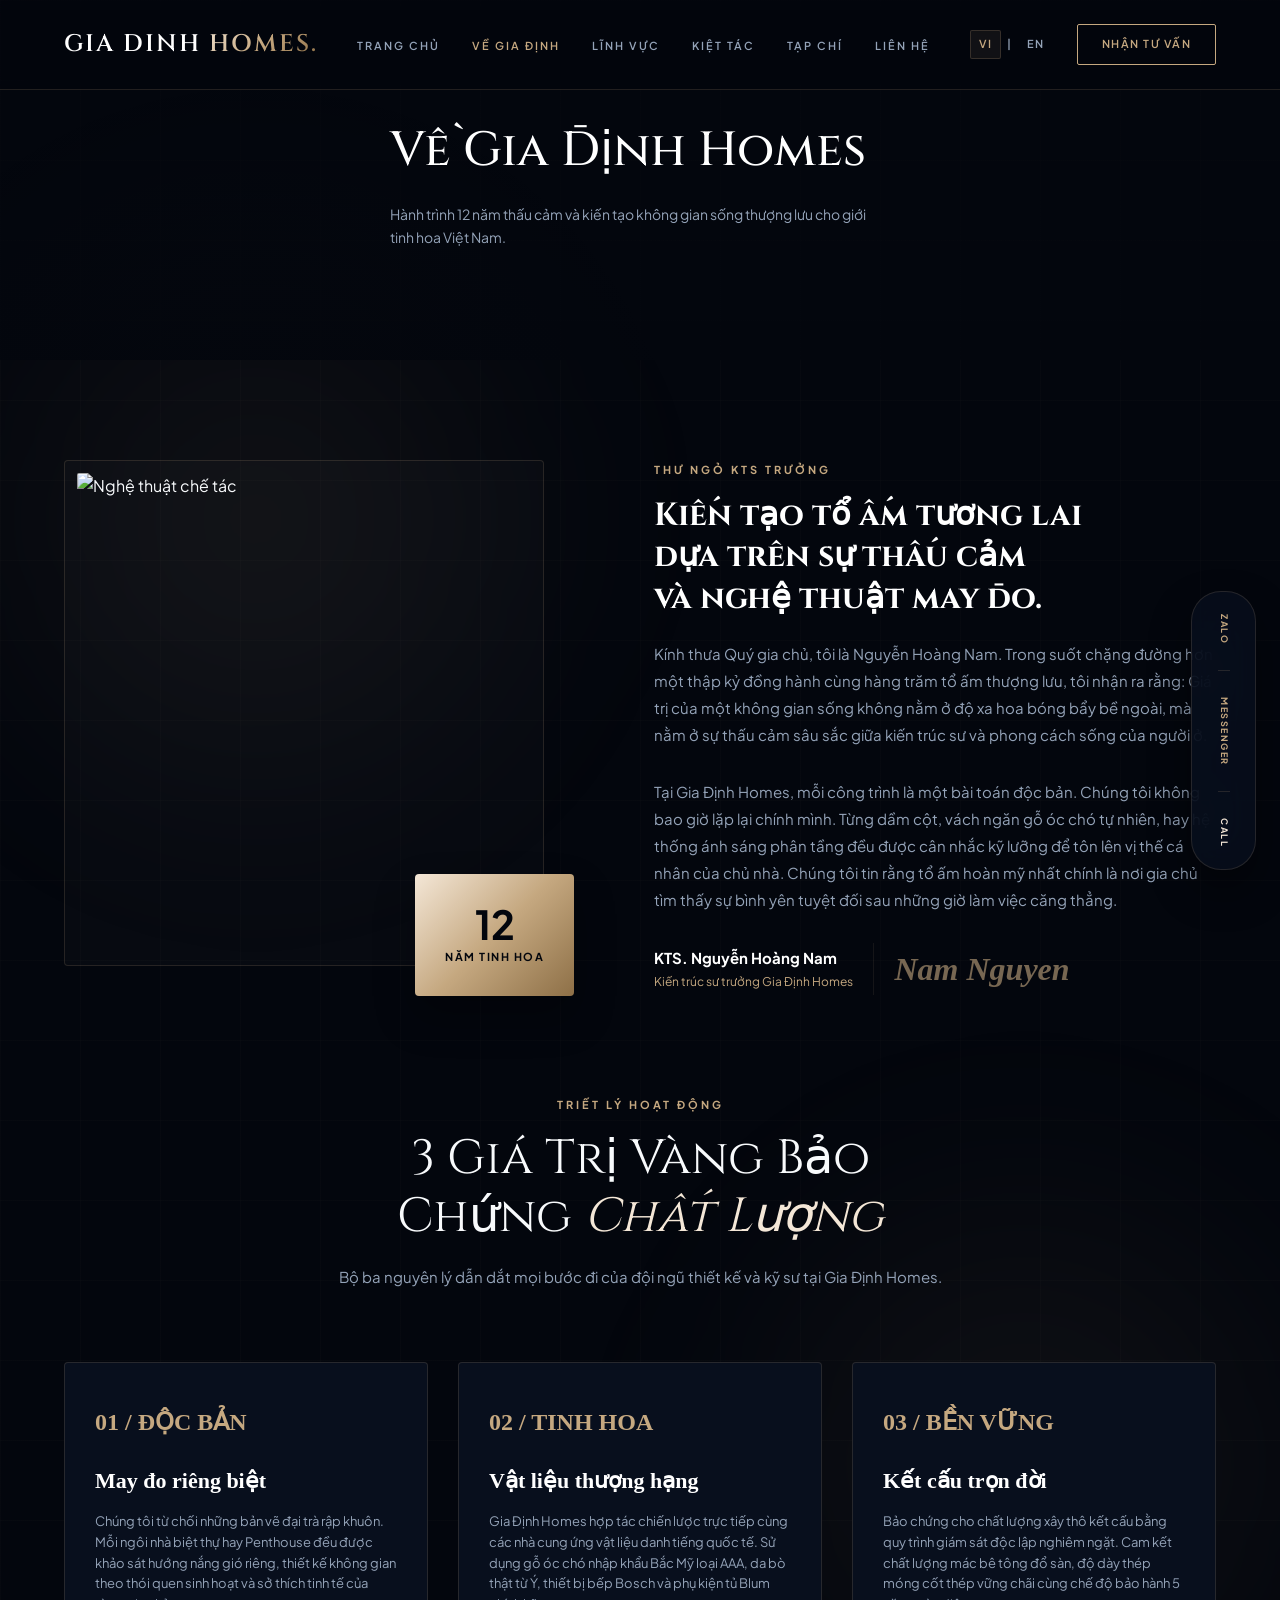
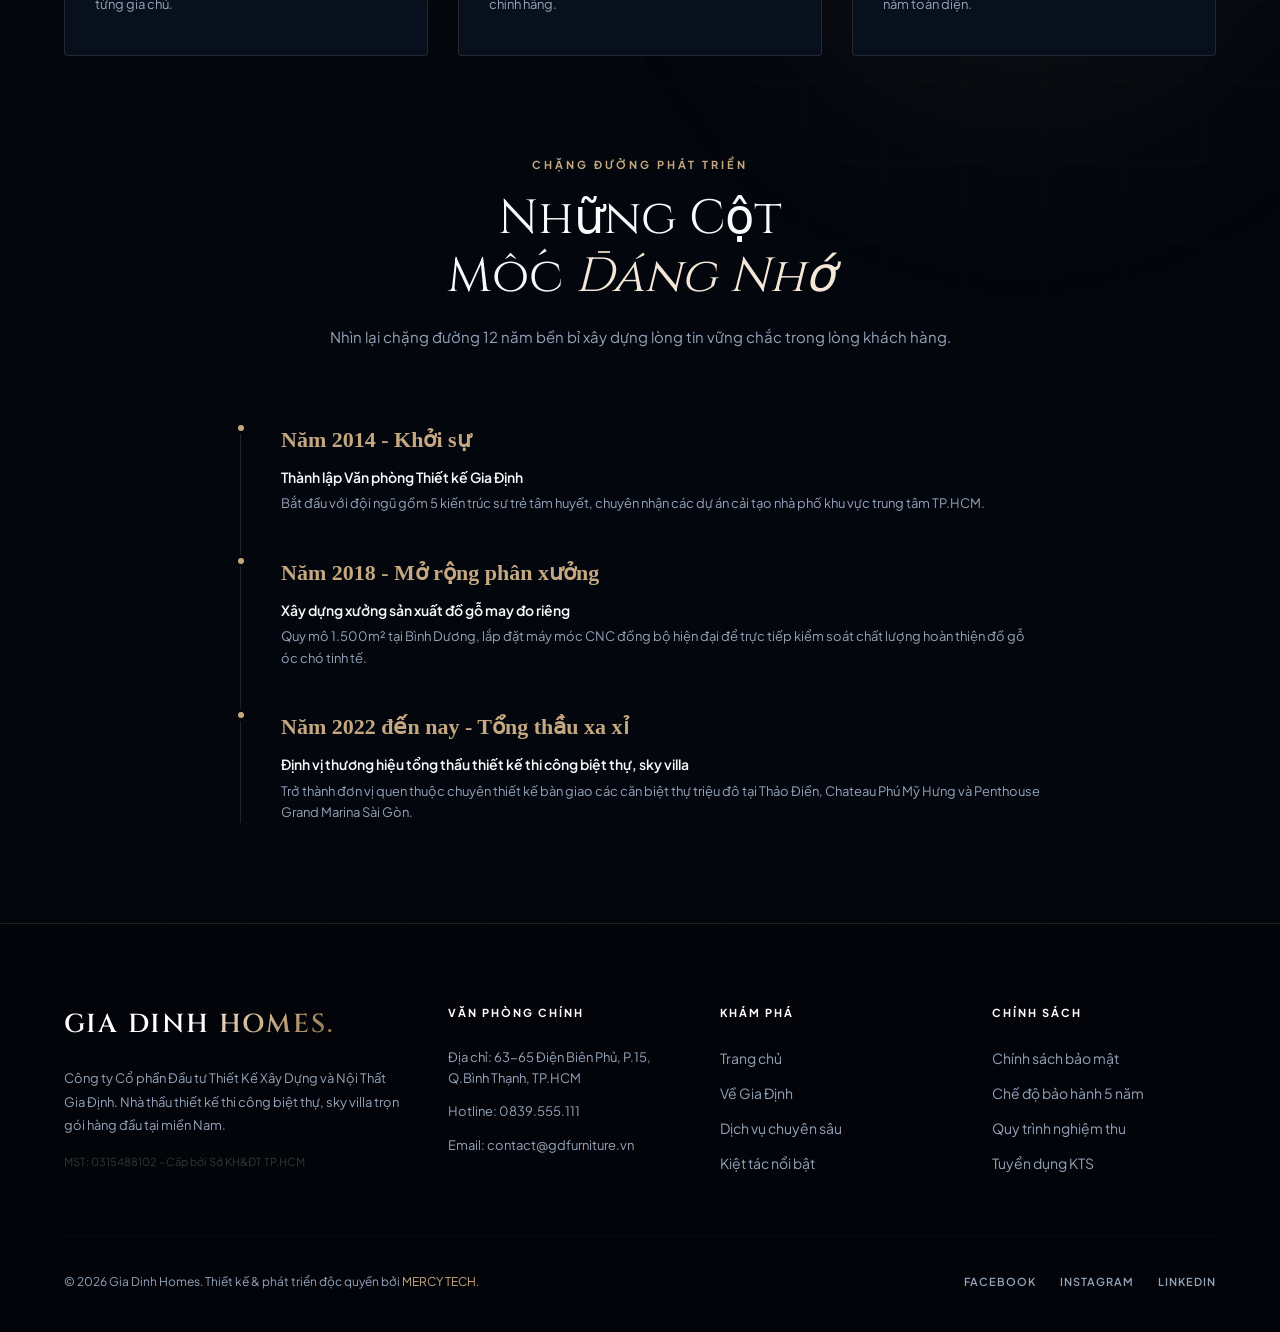
==== commit 3e859d3c: "Update HTML Google Font link elements to load Cinzel and Plus Jakarta Sans" ====
--- a/about.html
+++ b/about.html
@@ -9,7 +9,7 @@
   <!-- Google Fonts: Cormorant Garamond & Inter -->
   <link rel="preconnect" href="https://fonts.googleapis.com">
   <link rel="preconnect" href="https://fonts.gstatic.com" crossorigin>
-  <link href="https://fonts.googleapis.com/css2?family=Cormorant+Garamond:ital,wght@0,300;0,400;0,500;0,600;0,700;1,400&family=Inter:wght@300;400;500;600;700&display=swap" rel="stylesheet">
+  <link href="https://fonts.googleapis.com/css2?family=Cinzel:wght@400;500;600;700;800;900&family=Plus+Jakarta+Sans:wght@300;400;500;600;700;800&display=swap" rel="stylesheet">
   
   <!-- External Shared CSS Stylesheet -->
   <link rel="stylesheet" href="gd_vinhomes_style.css">
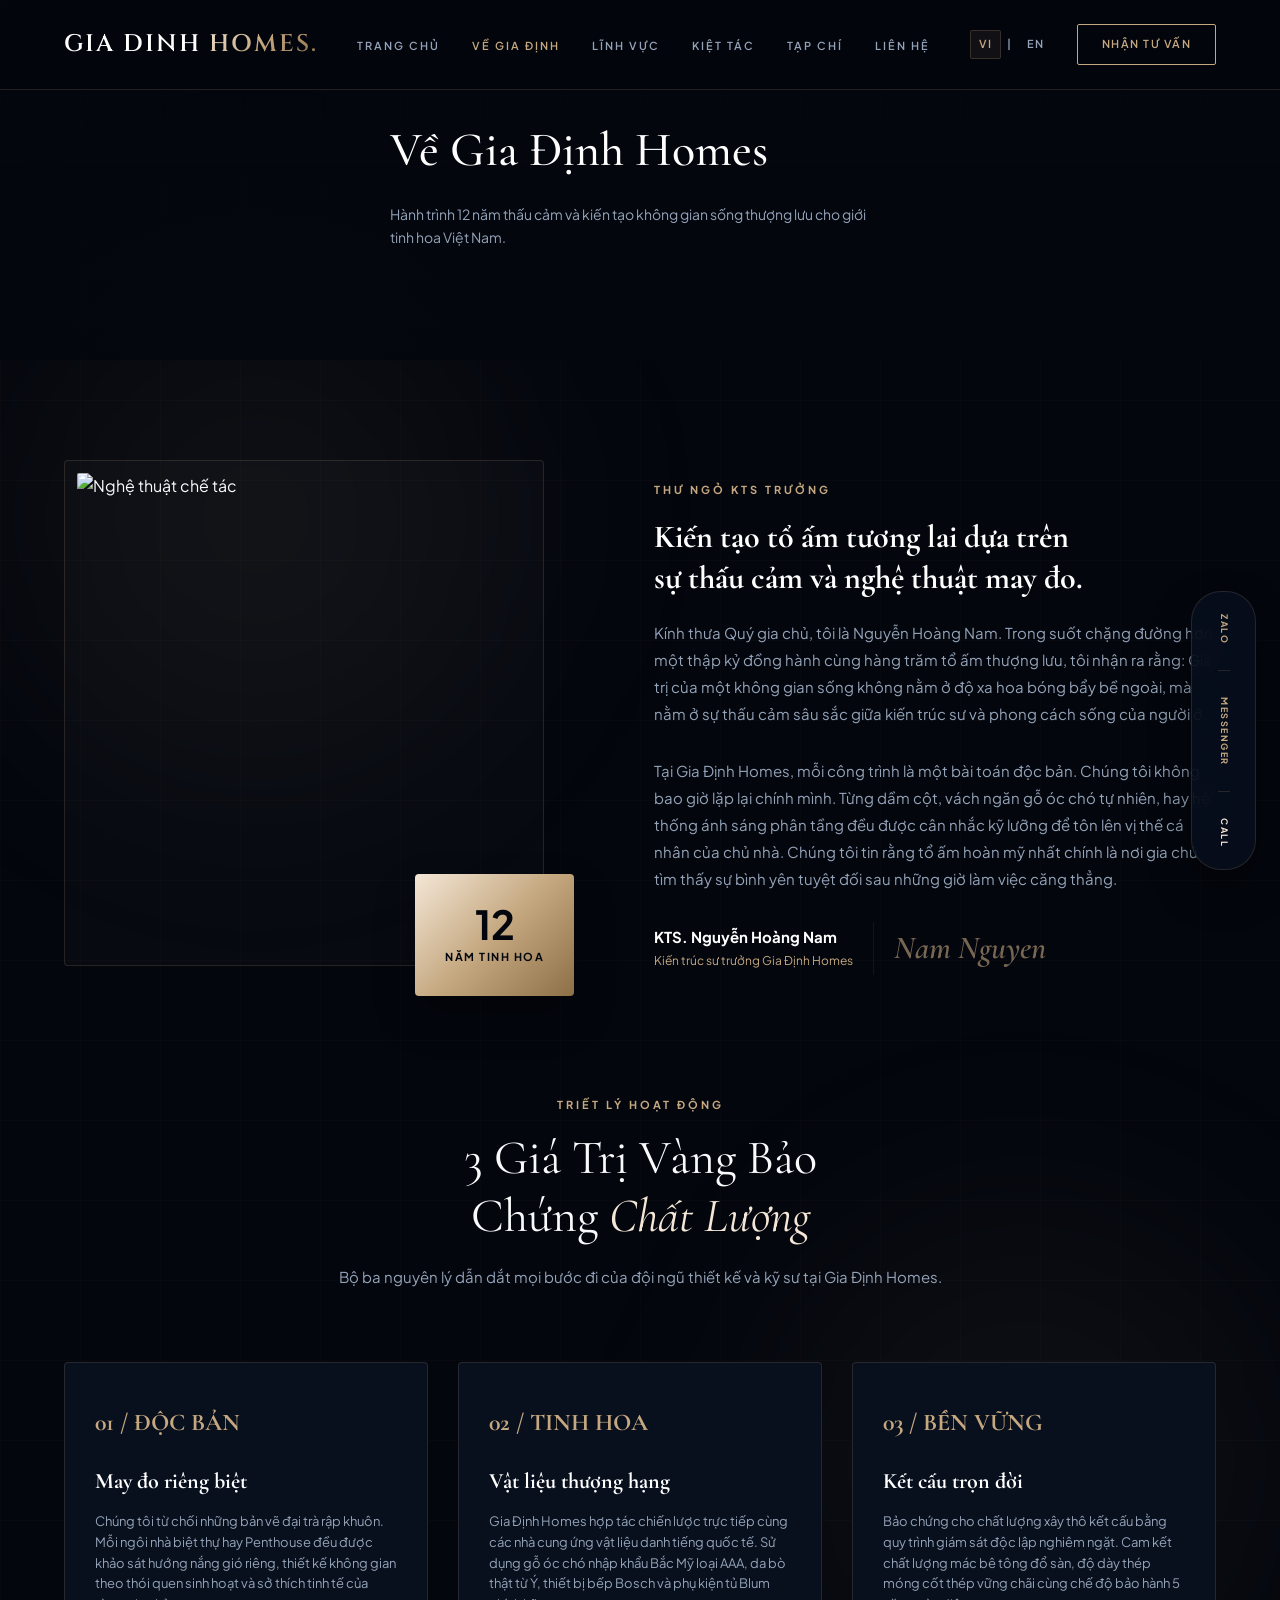
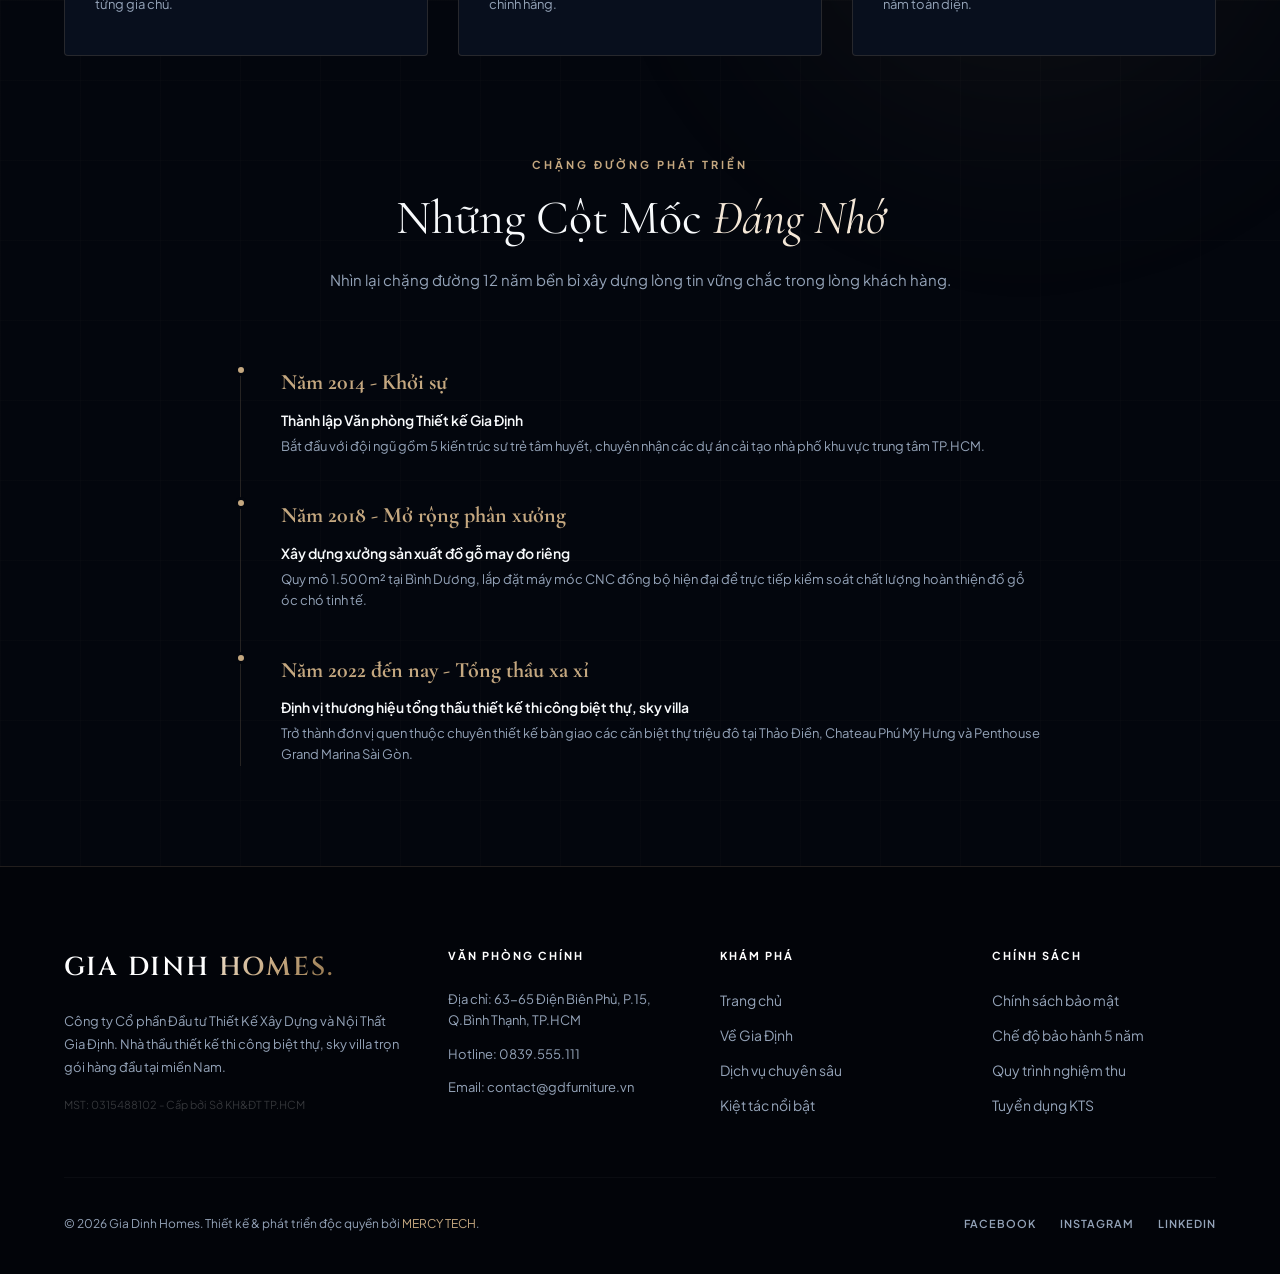
==== commit 3c347887: "Change headings and blockquotes font to Cormorant Garamond for full Vietnamese diacritics support" ====
--- a/about.html
+++ b/about.html
@@ -9,7 +9,7 @@
   <!-- Google Fonts: Cormorant Garamond & Inter -->
   <link rel="preconnect" href="https://fonts.googleapis.com">
   <link rel="preconnect" href="https://fonts.gstatic.com" crossorigin>
-  <link href="https://fonts.googleapis.com/css2?family=Cinzel:wght@400;500;600;700;800;900&family=Plus+Jakarta+Sans:wght@300;400;500;600;700;800&display=swap" rel="stylesheet">
+  <link href="https://fonts.googleapis.com/css2?family=Cinzel:wght@400;500;600;700;800;900&family=Cormorant+Garamond:ital,wght@0,300;0,400;0,500;0,600;0,700;1,300;1,400;1,500;1,600;1,700&family=Plus+Jakarta+Sans:wght@300;400;500;600;700;800&display=swap" rel="stylesheet">
   
   <!-- External Shared CSS Stylesheet -->
   <link rel="stylesheet" href="gd_vinhomes_style.css">
--- a/gd_vinhomes_style.css
+++ b/gd_vinhomes_style.css
@@ -1,4 +1,4 @@
-@import url('https://fonts.googleapis.com/css2?family=Cinzel:wght@400;500;600;700;800;900&family=Plus+Jakarta+Sans:wght@300;400;500;600;700;800&display=swap');
+@import url('https://fonts.googleapis.com/css2?family=Cinzel:wght@400;500;600;700;800;900&family=Cormorant+Garamond:ital,wght@0,300;0,400;0,500;0,600;0,700;1,300;1,400;1,500;1,600;1,700&family=Plus+Jakarta+Sans:wght@300;400;500;600;700;800&display=swap');
 
 /* --- LUXURY BRAND DESIGN TOKENS --- */
 :root {
@@ -430,7 +430,7 @@
 }
 
 .hero h1 {
-  font-family: 'Cinzel', serif;
+  font-family: 'Cormorant Garamond', serif;
   font-size: 72px;
   font-weight: 500;
   line-height: 1.1;
@@ -549,7 +549,7 @@
 }
 
 .hero-preview-card h4 {
-  font-family: 'Cinzel', serif;
+  font-family: 'Cormorant Garamond', serif;
   font-size: 20px;
   color: #FFFFFF;
   margin-bottom: 6px;
@@ -594,7 +594,7 @@
 }
 
 .section-header h2 {
-  font-family: 'Cinzel', serif;
+  font-family: 'Cormorant Garamond', serif;
   font-size: 48px;
   font-weight: 400;
   line-height: 1.2;
@@ -669,7 +669,7 @@
 }
 
 .about-text h3 {
-  font-family: 'Cinzel', serif;
+  font-family: 'Cormorant Garamond', serif;
   font-size: 32px;
   color: #FFFFFF;
   margin-bottom: 20px;
@@ -695,7 +695,7 @@
 }
 
 .value-box h4 {
-  font-family: 'Cinzel', serif;
+  font-family: 'Cormorant Garamond', serif;
   font-size: 20px;
   color: #FFFFFF;
   margin-bottom: 8px;
@@ -760,7 +760,7 @@
 }
 
 .service-info h3 {
-  font-family: 'Cinzel', serif;
+  font-family: 'Cormorant Garamond', serif;
   font-size: 24px;
   color: #FFFFFF;
   margin-bottom: 12px;
@@ -940,7 +940,7 @@
 }
 
 .project-caption h3 {
-  font-family: 'Cinzel', serif;
+  font-family: 'Cormorant Garamond', serif;
   font-size: 26px;
   color: #FFFFFF;
   margin-bottom: 8px;
@@ -1031,7 +1031,7 @@
 }
 
 .process-step-content h3 {
-  font-family: 'Cinzel', serif;
+  font-family: 'Cormorant Garamond', serif;
   font-size: 22px;
   color: #FFFFFF;
   margin-bottom: 12px;
@@ -1214,7 +1214,7 @@
 }
 
 .testimonial-slide blockquote {
-  font-family: 'Cinzel', serif;
+  font-family: 'Cormorant Garamond', serif;
   font-size: 26px;
   font-style: italic;
   color: var(--gold-light);
@@ -1310,7 +1310,7 @@
 }
 
 .magazine-body h3 {
-  font-family: 'Cinzel', serif;
+  font-family: 'Cormorant Garamond', serif;
   font-size: 22px;
   color: #FFFFFF;
   margin-bottom: 12px;
@@ -1377,7 +1377,7 @@
 }
 
 .contact-form-wrapper h3 {
-  font-family: 'Cinzel', serif;
+  font-family: 'Cormorant Garamond', serif;
   font-size: 32px;
   color: #FFFFFF;
   margin-bottom: 8px;
@@ -1784,7 +1784,7 @@
 }
 
 .subpage-hero h1 {
-  font-family: 'Cinzel', serif;
+  font-family: 'Cormorant Garamond', serif;
   font-size: 48px;
   font-weight: 500;
   color: #FFFFFF;
@@ -1873,7 +1873,7 @@
 }
 
 .sidebar-widget h4 {
-  font-family: 'Cinzel', serif;
+  font-family: 'Cormorant Garamond', serif;
   font-size: 22px;
   color: #FFFFFF;
   margin-bottom: 20px;
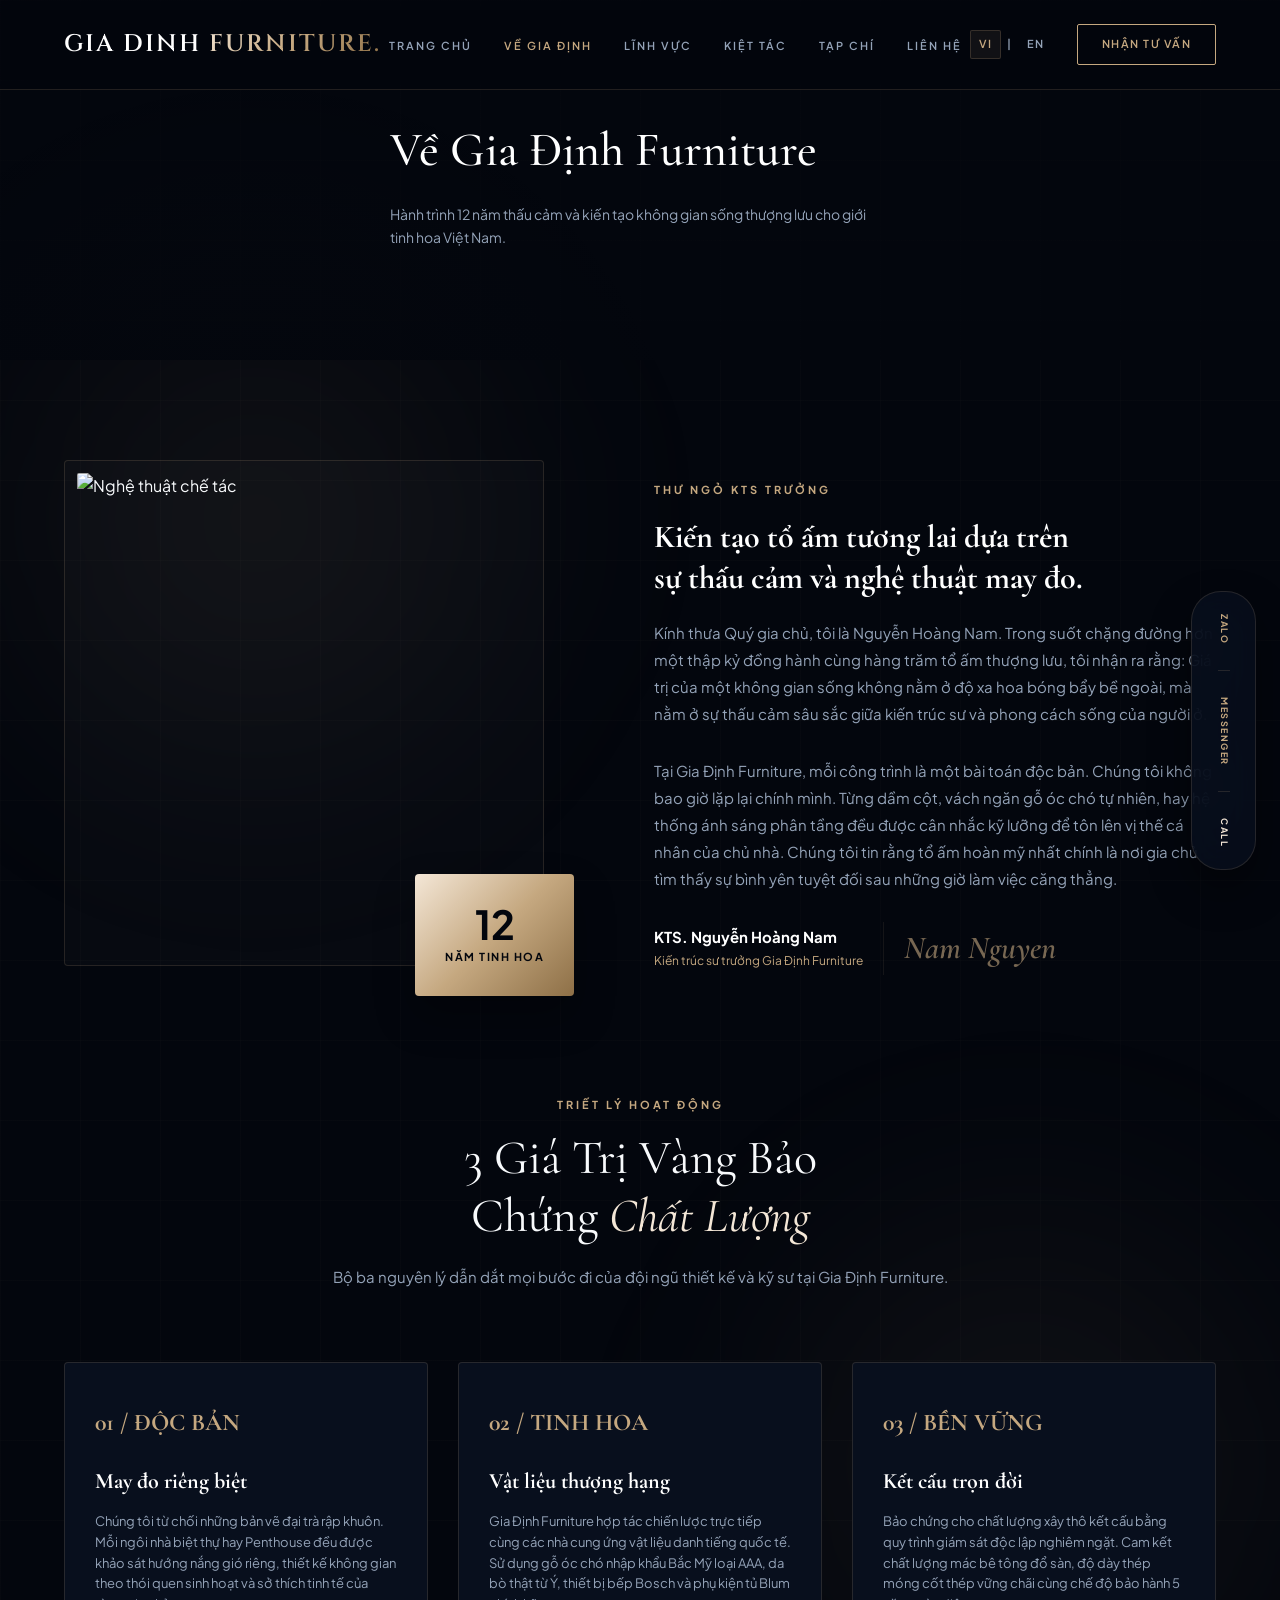
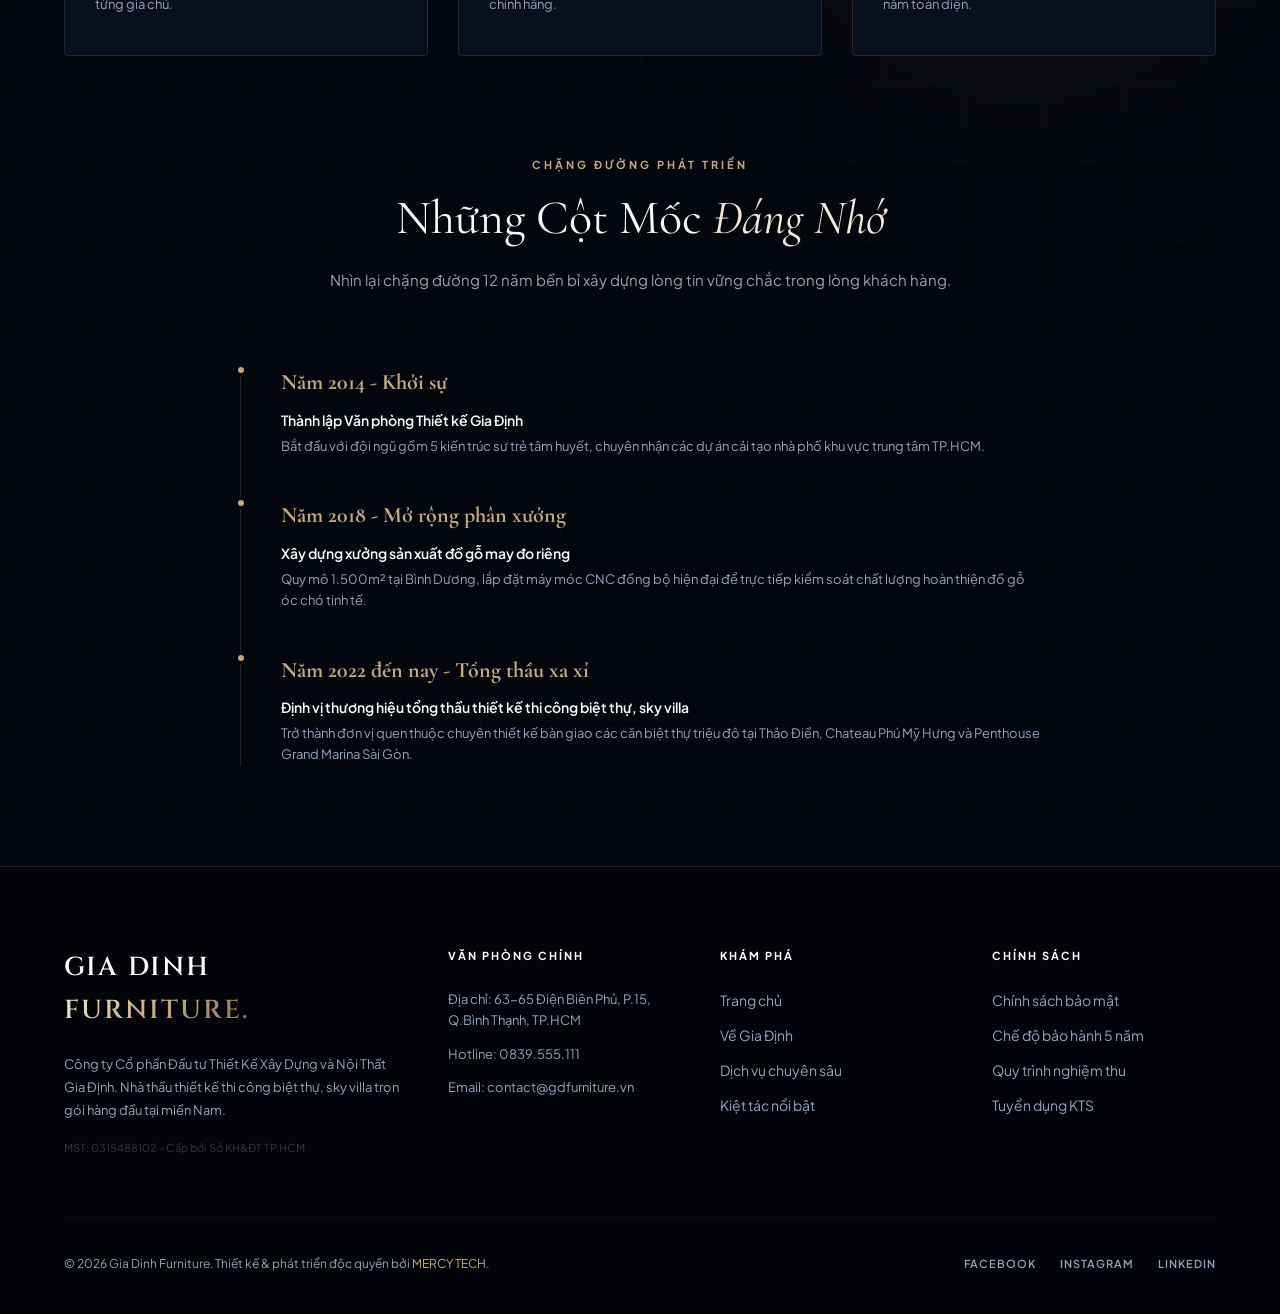
==== commit ab0a95ab: "Update brand name from Gia Dinh Homes to Gia Dinh Furniture to match gdfurniture.vn" ====
--- a/about.html
+++ b/about.html
@@ -3,8 +3,8 @@
 <head>
   <meta charset="UTF-8">
   <meta name="viewport" content="width=device-width, initial-scale=1.0">
-  <title>Về Chúng Tôi | Gia Định Homes | Thiết Kế & Thi Công Trọn Gói Thượng Lưu</title>
-  <meta name="description" content="Khám phá hành trình 12 năm kiến tạo không gian sống thượng lưu độc bản của Gia Định Homes. Tìm hiểu về KTS Trưởng Nguyễn Hoàng Nam và triết lý thiết kế tinh hoa.">
+  <title>Về Chúng Tôi | Gia Định Furniture | Thiết Kế & Thi Công Trọn Gói Thượng Lưu</title>
+  <meta name="description" content="Khám phá hành trình 12 năm kiến tạo không gian sống thượng lưu độc bản của Gia Định Furniture. Tìm hiểu về KTS Trưởng Nguyễn Hoàng Nam và triết lý thiết kế tinh hoa.">
   
   <!-- Google Fonts: Cormorant Garamond & Inter -->
   <link rel="preconnect" href="https://fonts.googleapis.com">
@@ -23,7 +23,7 @@
   <!-- INTRO PRELOADER -->
   <div id="preloader">
     <div class="preloader-content">
-      <div class="preloader-logo">GIA DINH<span> HOMES</span></div>
+      <div class="preloader-logo">GIA DINH<span> FURNITURE</span></div>
       <div class="progress-bar-container">
         <div class="progress-bar-fill"></div>
       </div>
@@ -34,7 +34,7 @@
   <header id="mainHeader">
     <div class="container header-container">
       <a href="index.html" class="logo" style="text-decoration: none;">
-        GIA DINH<span> HOMES.</span>
+        GIA DINH<span> FURNITURE.</span>
       </a>
       
       <nav>
@@ -69,7 +69,7 @@
     <div class="subpage-hero-bg" style="background-image: url('https://images.unsplash.com/photo-1600566753190-17f0baa2a6c3?auto=format&fit=crop&w=1600&q=75');"></div>
     <div class="container">
       <div class="subpage-hero-content">
-        <h1>Về Gia Định Homes</h1>
+        <h1>Về Gia Định Furniture</h1>
         <p>Hành trình 12 năm thấu cảm và kiến tạo không gian sống thượng lưu cho giới tinh hoa Việt Nam.</p>
       </div>
     </div>
@@ -93,12 +93,12 @@
           <span class="section-subtitle">Thư Ngỏ KTS Trưởng</span>
           <h3>Kiến tạo tổ ấm tương lai dựa trên sự thấu cảm và nghệ thuật may đo.</h3>
           <p>Kính thưa Quý gia chủ, tôi là Nguyễn Hoàng Nam. Trong suốt chặng đường hơn một thập kỷ đồng hành cùng hàng trăm tổ ấm thượng lưu, tôi nhận ra rằng: Giá trị của một không gian sống không nằm ở độ xa hoa bóng bẩy bề ngoài, mà nằm ở sự thấu cảm sâu sắc giữa kiến trúc sư và phong cách sống của người ở.</p>
-          <p>Tại Gia Định Homes, mỗi công trình là một bài toán độc bản. Chúng tôi không bao giờ lặp lại chính mình. Từng dầm cột, vách ngăn gỗ óc chó tự nhiên, hay hệ thống ánh sáng phân tầng đều được cân nhắc kỹ lưỡng để tôn lên vị thế cá nhân của chủ nhà. Chúng tôi tin rằng tổ ấm hoàn mỹ nhất chính là nơi gia chủ tìm thấy sự bình yên tuyệt đối sau những giờ làm việc căng thẳng.</p>
+          <p>Tại Gia Định Furniture, mỗi công trình là một bài toán độc bản. Chúng tôi không bao giờ lặp lại chính mình. Từng dầm cột, vách ngăn gỗ óc chó tự nhiên, hay hệ thống ánh sáng phân tầng đều được cân nhắc kỹ lưỡng để tôn lên vị thế cá nhân của chủ nhà. Chúng tôi tin rằng tổ ấm hoàn mỹ nhất chính là nơi gia chủ tìm thấy sự bình yên tuyệt đối sau những giờ làm việc căng thẳng.</p>
           
           <div style="display: flex; align-items: center; gap: 20px; margin-top: 30px;">
             <div>
               <h5 style="color: #FFFFFF; font-size: 15px; font-weight: 700;">KTS. Nguyễn Hoàng Nam</h5>
-              <p style="color: var(--gold); font-size: 12px; margin: 0;">Kiến trúc sư trưởng Gia Định Homes</p>
+              <p style="color: var(--gold); font-size: 12px; margin: 0;">Kiến trúc sư trưởng Gia Định Furniture</p>
             </div>
             <div style="font-family: 'Cormorant Garamond', serif; font-size: 32px; font-style: italic; color: var(--gold); opacity: 0.6; font-weight: 600; padding-left: 20px; border-left: 1px solid var(--border-color);">
               Nam Nguyen
@@ -112,7 +112,7 @@
         <div class="section-header reveal-item">
           <span class="section-subtitle">Triết Lý Hoạt Động</span>
           <h2>3 Giá Trị Vàng Bảo Chứng <span>Chất Lượng</span></h2>
-          <p>Bộ ba nguyên lý dẫn dắt mọi bước đi của đội ngũ thiết kế và kỹ sư tại Gia Định Homes.</p>
+          <p>Bộ ba nguyên lý dẫn dắt mọi bước đi của đội ngũ thiết kế và kỹ sư tại Gia Định Furniture.</p>
         </div>
 
         <div style="display: grid; grid-template-columns: repeat(3, 1fr); gap: 30px; margin-top: 50px;">
@@ -125,7 +125,7 @@
           <div style="background-color: var(--obsidian-card); border: 1px solid var(--border-color); padding: 40px 30px; border-radius: 4px;">
             <div style="font-size: 24px; font-family: 'Cormorant Garamond', serif; color: var(--gold); margin-bottom: 20px; font-weight: 700;">02 / TINH HOA</div>
             <h4 style="font-family: 'Cormorant Garamond', serif; font-size: 22px; color: #FFFFFF; margin-bottom: 12px;">Vật liệu thượng hạng</h4>
-            <p style="color: var(--text-muted); font-size: 13px; line-height: 1.6;">Gia Định Homes hợp tác chiến lược trực tiếp cùng các nhà cung ứng vật liệu danh tiếng quốc tế. Sử dụng gỗ óc chó nhập khẩu Bắc Mỹ loại AAA, da bò thật từ Ý, thiết bị bếp Bosch và phụ kiện tủ Blum chính hãng.</p>
+            <p style="color: var(--text-muted); font-size: 13px; line-height: 1.6;">Gia Định Furniture hợp tác chiến lược trực tiếp cùng các nhà cung ứng vật liệu danh tiếng quốc tế. Sử dụng gỗ óc chó nhập khẩu Bắc Mỹ loại AAA, da bò thật từ Ý, thiết bị bếp Bosch và phụ kiện tủ Blum chính hãng.</p>
           </div>
 
           <div style="background-color: var(--obsidian-card); border: 1px solid var(--border-color); padding: 40px 30px; border-radius: 4px;">
@@ -178,7 +178,7 @@
     <div class="container">
       <div class="footer-grid">
         <div class="footer-col" style="grid-column: span 1.5;">
-          <div class="footer-logo">GIA DINH<span> HOMES.</span></div>
+          <div class="footer-logo">GIA DINH<span> FURNITURE.</span></div>
           <p style="font-size: 13px; line-height: 1.8; margin-bottom: 16px;">Công ty Cổ phần Đầu tư Thiết Kế Xây Dựng và Nội Thất Gia Định. Nhà thầu thiết kế thi công biệt thự, sky villa trọn gói hàng đầu tại miền Nam.</p>
           <p style="font-size: 11px; color: rgba(255,255,255,0.2);">MST: 0315488102 - Cấp bởi Sở KH&ĐT TP.HCM</p>
         </div>
@@ -211,7 +211,7 @@
       </div>
 
       <div class="footer-bottom">
-        <p>&copy; 2026 Gia Dinh Homes. Thiết kế & phát triển độc quyền bởi <span>MERCY TECH</span>.</p>
+        <p>&copy; 2026 Gia Dinh Furniture. Thiết kế & phát triển độc quyền bởi <span>MERCY TECH</span>.</p>
         <div class="footer-socials">
           <a href="#" class="social-link-text">Facebook</a>
           <a href="#" class="social-link-text">Instagram</a>
@@ -226,7 +226,7 @@
     <div class="mobile-card">
       <span class="mobile-close" id="mobileMenuClose">&times;</span>
       <div class="logo" style="margin-bottom: 40px;">
-        GIA DINH<span> HOMES</span>
+        GIA DINH<span> FURNITURE</span>
       </div>
       <ul class="mobile-nav-links">
         <li><a href="index.html">Trang chủ</a></li>
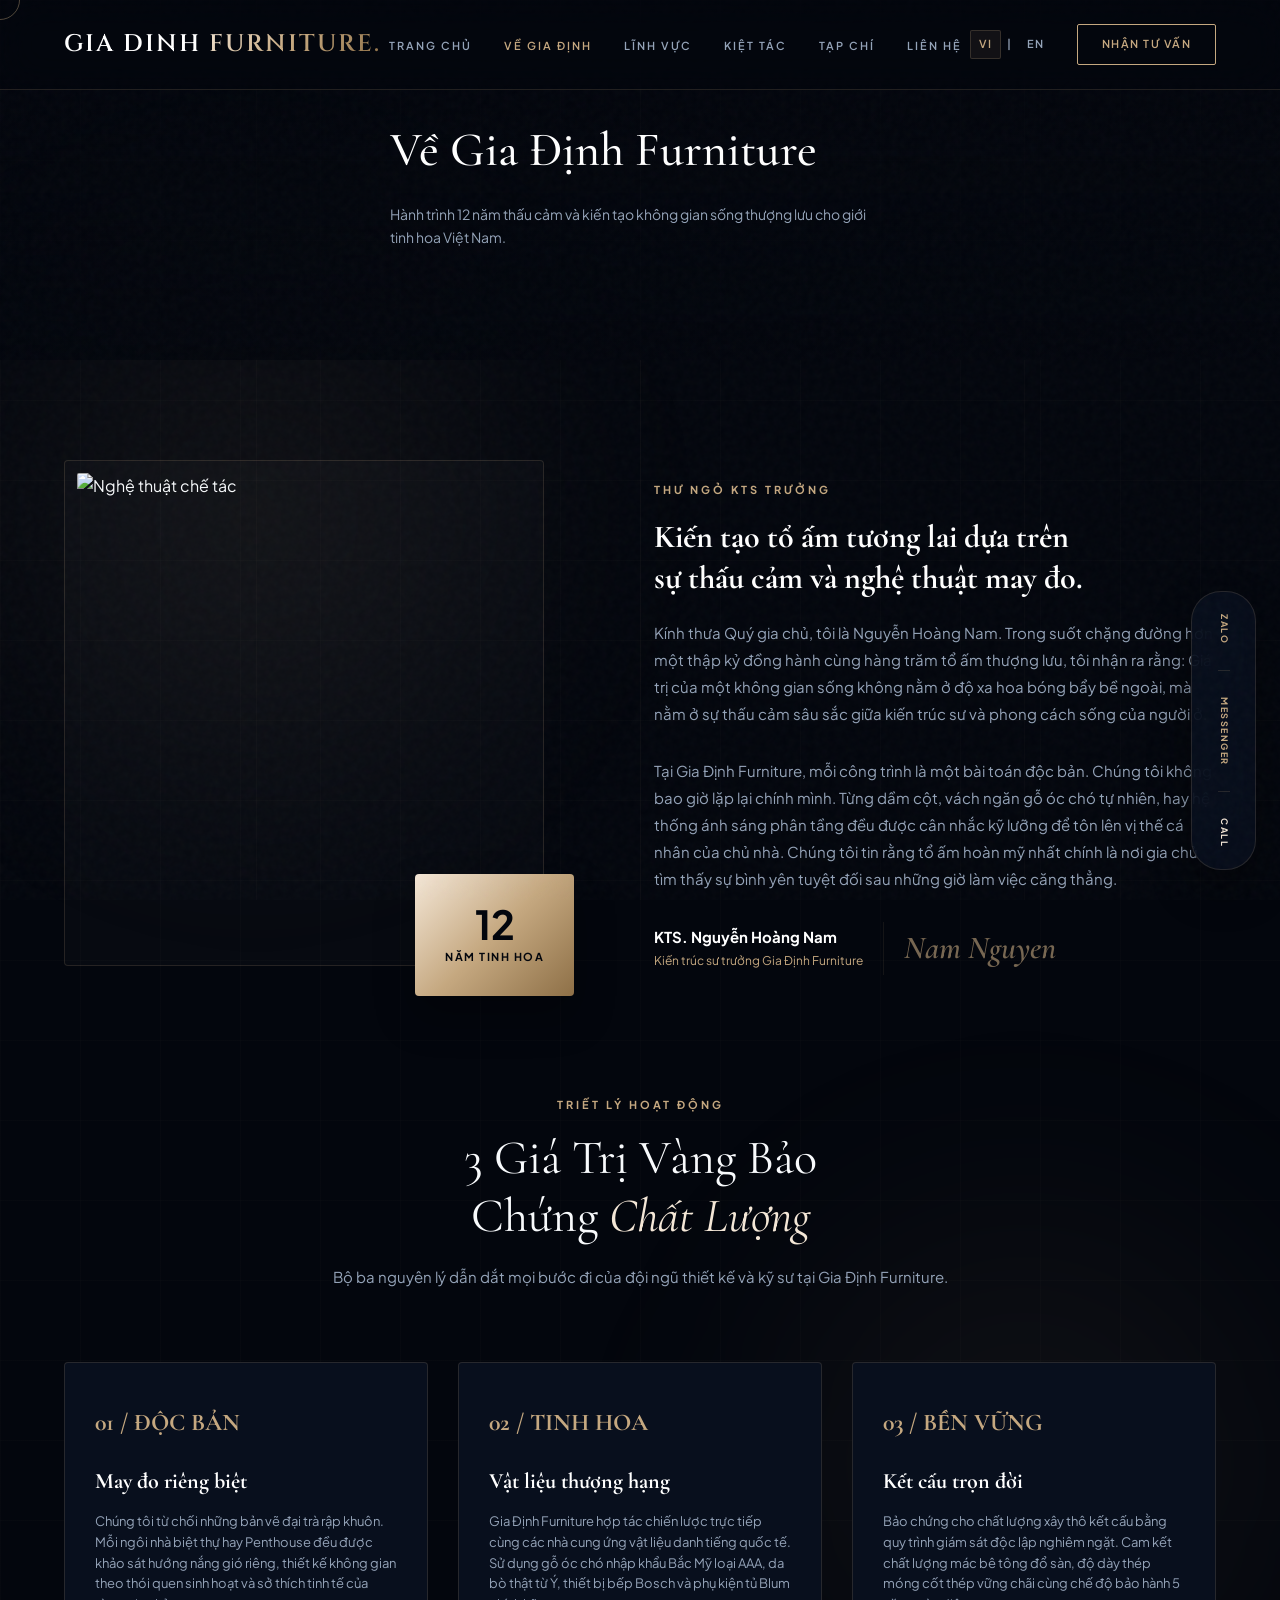
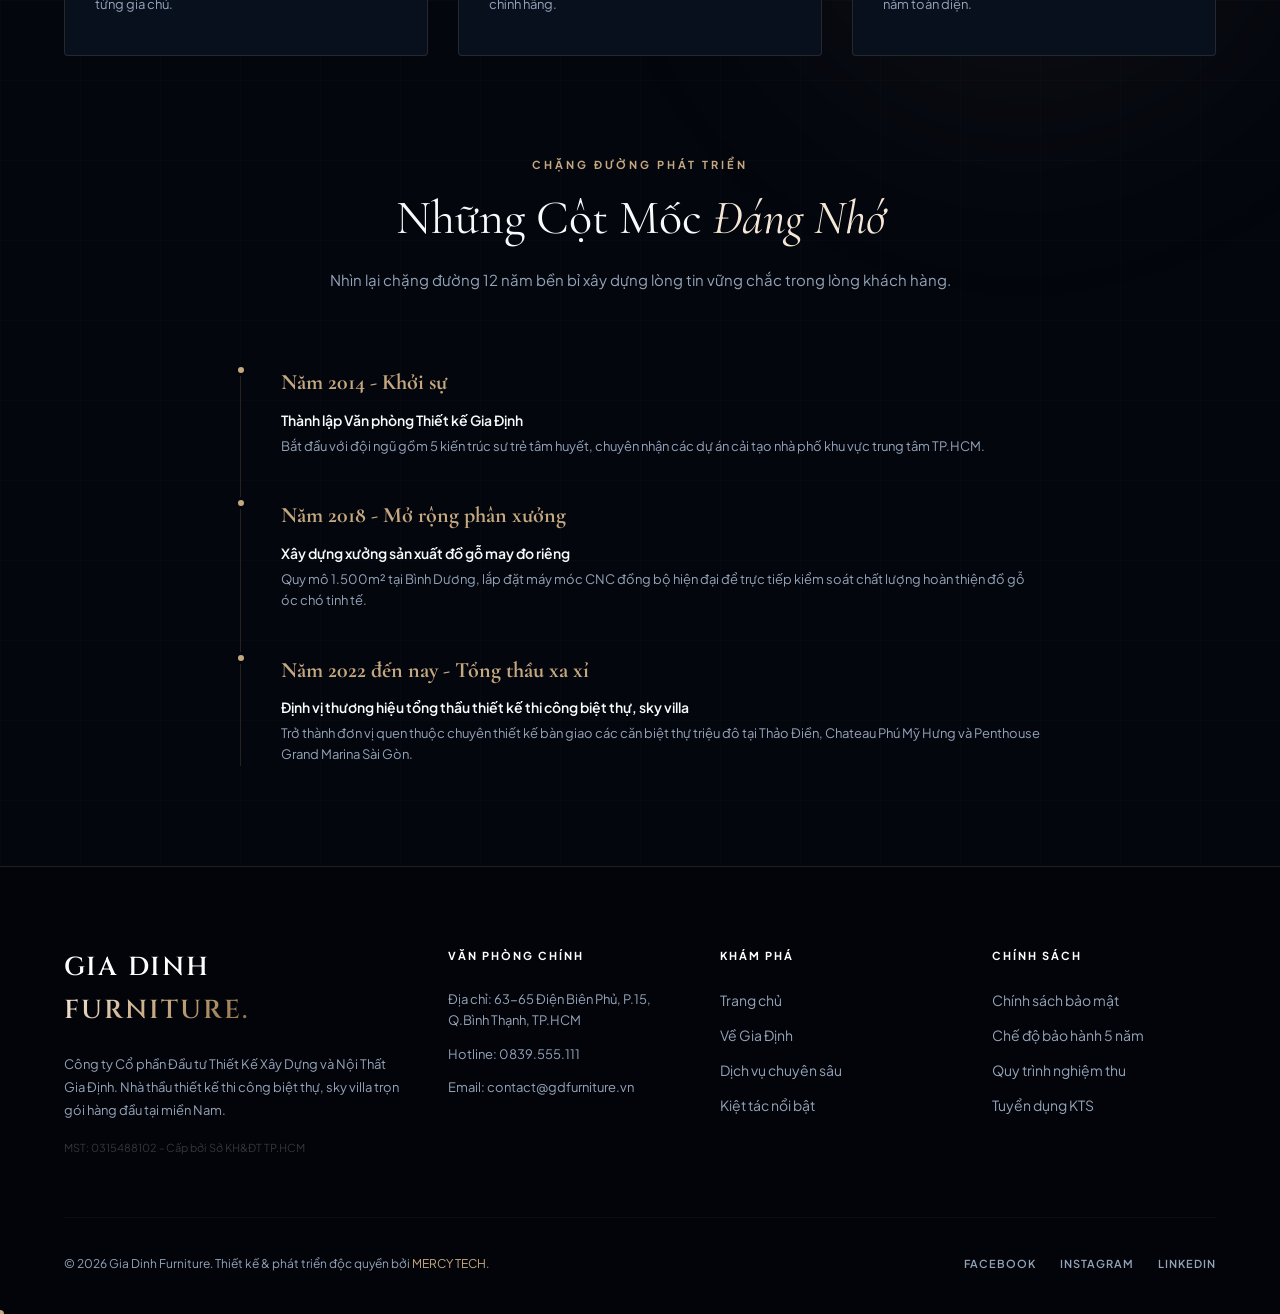
==== commit 0e3f04f8: "Elevate design aesthetics with smooth trailing cursor, magnetic CTAs, matte grain noise, CAD bluepri" ====
--- a/about.html
+++ b/about.html
@@ -254,58 +254,6 @@
   </div>
 
   <!-- COMMON SCRIPTS -->
-  <script>
-    document.addEventListener('DOMContentLoaded', () => {
-      // Preloader dismissal (1.0s)
-      const preloader = document.getElementById('preloader');
-      setTimeout(() => {
-        preloader.classList.add('loaded');
-      }, 1000);
-
-      // Header scroll effect
-      const header = document.getElementById('mainHeader');
-      window.addEventListener('scroll', () => {
-        if (window.scrollY > 40) {
-          header.classList.add('scrolled');
-        } else {
-          header.classList.remove('scrolled');
-        }
-      });
-
-      // Mobile Menu Navigation controls
-      const mobileOverlay = document.getElementById('mobileMenuOverlay');
-      const mobileMenuBtn = document.getElementById('mobileMenuBtn');
-      const mobileMenuClose = document.getElementById('mobileMenuClose');
-
-      function openMobileMenu() {
-        mobileOverlay.classList.add('open');
-        document.body.style.overflow = 'hidden';
-      }
-
-      function closeMobileMenu() {
-        mobileOverlay.classList.remove('open');
-        document.body.style.overflow = '';
-      }
-
-      if (mobileMenuBtn) mobileMenuBtn.addEventListener('click', openMobileMenu);
-      if (mobileMenuClose) mobileMenuClose.addEventListener('click', closeMobileMenu);
-          // IntersectionObserver for scroll reveal animations
-      const revealItems = document.querySelectorAll('.reveal-item');
-      if (revealItems.length > 0) {
-        const observer = new IntersectionObserver((entries) => {
-          entries.forEach(entry => {
-            if (entry.isIntersecting) {
-              entry.target.classList.add('revealed');
-              observer.unobserve(entry.target);
-            }
-          });
-        }, { threshold: 0.1 });
-
-        revealItems.forEach(item => {
-          observer.observe(item);
-        });
-      }
-    });
-  </script>
+  <script src="gd_vinhomes_script.js"></script>
 </body>
 </html>
--- a/gd_vinhomes_style.css
+++ b/gd_vinhomes_style.css
@@ -2057,3 +2057,168 @@
   transform: scale(0.97) translateY(0) !important;
   transition: transform 0.1s ease !important;
 }
+
+
+/* ====================================================
+   5. STATE-OF-THE-ART METRIC DESIGN & ANIMATION SYSTEM
+   ==================================================== */
+
+/* Custom Cursor & Follower Ring */
+.custom-cursor {
+  width: 8px;
+  height: 8px;
+  background-color: var(--gold);
+  border-radius: 50%;
+  position: fixed;
+  pointer-events: none;
+  z-index: 10000;
+  transform: translate(-50%, -50%);
+  transition: width 0.2s, height 0.2s, background-color 0.2s;
+}
+
+.custom-cursor-follower {
+  width: 40px;
+  height: 40px;
+  border: 1px solid rgba(197, 168, 128, 0.4);
+  border-radius: 50%;
+  position: fixed;
+  pointer-events: none;
+  z-index: 9999;
+  transform: translate(-50%, -50%);
+  transition: width 0.3s, height 0.3s, border-color 0.3s, background-color 0.3s;
+  display: flex;
+  align-items: center;
+  justify-content: center;
+}
+
+.custom-cursor-follower::after {
+  content: attr(data-label);
+  font-family: 'Plus Jakarta Sans', sans-serif;
+  font-size: 8px;
+  font-weight: 700;
+  color: var(--obsidian);
+  letter-spacing: 1px;
+  opacity: 0;
+  transition: opacity 0.2s;
+  text-transform: uppercase;
+}
+
+/* Hover active state for cursor */
+.custom-cursor-follower.active {
+  width: 70px;
+  height: 70px;
+  background-color: var(--gold);
+  border-color: var(--gold);
+  mix-blend-mode: difference;
+}
+
+.custom-cursor-follower.active::after {
+  opacity: 1;
+}
+
+.custom-cursor.active {
+  width: 0;
+  height: 0;
+}
+
+/* Hide on mobile devices */
+@media (hover: none) {
+  .custom-cursor,
+  .custom-cursor-follower {
+    display: none !important;
+  }
+}
+
+/* Subtle Organic Matte Grain/Noise Overlay */
+.bg-grain {
+  position: fixed;
+  top: 0;
+  left: 0;
+  width: 100vw;
+  height: 100vh;
+  pointer-events: none;
+  z-index: 999;
+  opacity: 0.03;
+  background-image: url("data:image/svg+xml,%3Csvg viewBox='0 0 200 200' xmlns='http://www.w3.org/2000/svg'%3E%3Cfilter id='noiseFilter'%3E%3CfeTurbulence type='fractalNoise' baseFrequency='0.65' numOctaves='3' stitchTiles='stitch'/%3E%3C/filter%3E%3Crect width='100%25' height='100%25' filter='url(%23noiseFilter)'/%3E%3C/svg%3E");
+}
+
+/* Architectural CAD Blueprint Grid Lines */
+.cad-grid-container {
+  position: fixed;
+  top: 0;
+  left: 0;
+  width: 100vw;
+  height: 100vh;
+  pointer-events: none;
+  z-index: -2;
+  display: flex;
+  justify-content: space-around;
+  padding: 0 5vw;
+}
+
+.cad-line-v {
+  width: 1px;
+  height: 100%;
+  background-color: rgba(197, 168, 128, 0.03);
+}
+
+/* Border Drawing Hover Effect for Cards */
+.service-card,
+.project-item,
+.magazine-card {
+  position: relative;
+  overflow: hidden;
+}
+
+.service-card::before,
+.project-item::before,
+.magazine-card::before,
+.service-card::after,
+.project-item::after,
+.magazine-card::after {
+  content: '';
+  position: absolute;
+  background-color: var(--gold);
+  transition: all 0.6s cubic-bezier(0.16, 1, 0.3, 1);
+  z-index: 3;
+  opacity: 0;
+}
+
+/* Top border slides from left to right */
+.service-card::before,
+.project-item::before,
+.magazine-card::before {
+  top: 0;
+  left: 0;
+  width: 0;
+  height: 1.5px;
+}
+
+/* Right border slides from top to bottom */
+.service-card::after,
+.project-item::after,
+.magazine-card::after {
+  top: 0;
+  right: 0;
+  width: 1.5px;
+  height: 0;
+}
+
+.service-card:hover::before,
+.project-item:hover::before,
+.magazine-card:hover::before {
+  width: 100%;
+  opacity: 1;
+}
+
+.service-card:hover::after,
+.project-item:hover::after,
+.magazine-card:hover::after {
+  height: 100%;
+  opacity: 1;
+}
+
+/* Extra magnetic CTA adjustments */
+.btn-gold, .btn-outline, .nav-btn, .btn-submit {
+  transition: transform 0.2s cubic-bezier(0.16, 1, 0.3, 1), background-color 0.3s ease, border-color 0.3s ease !important;
+}
